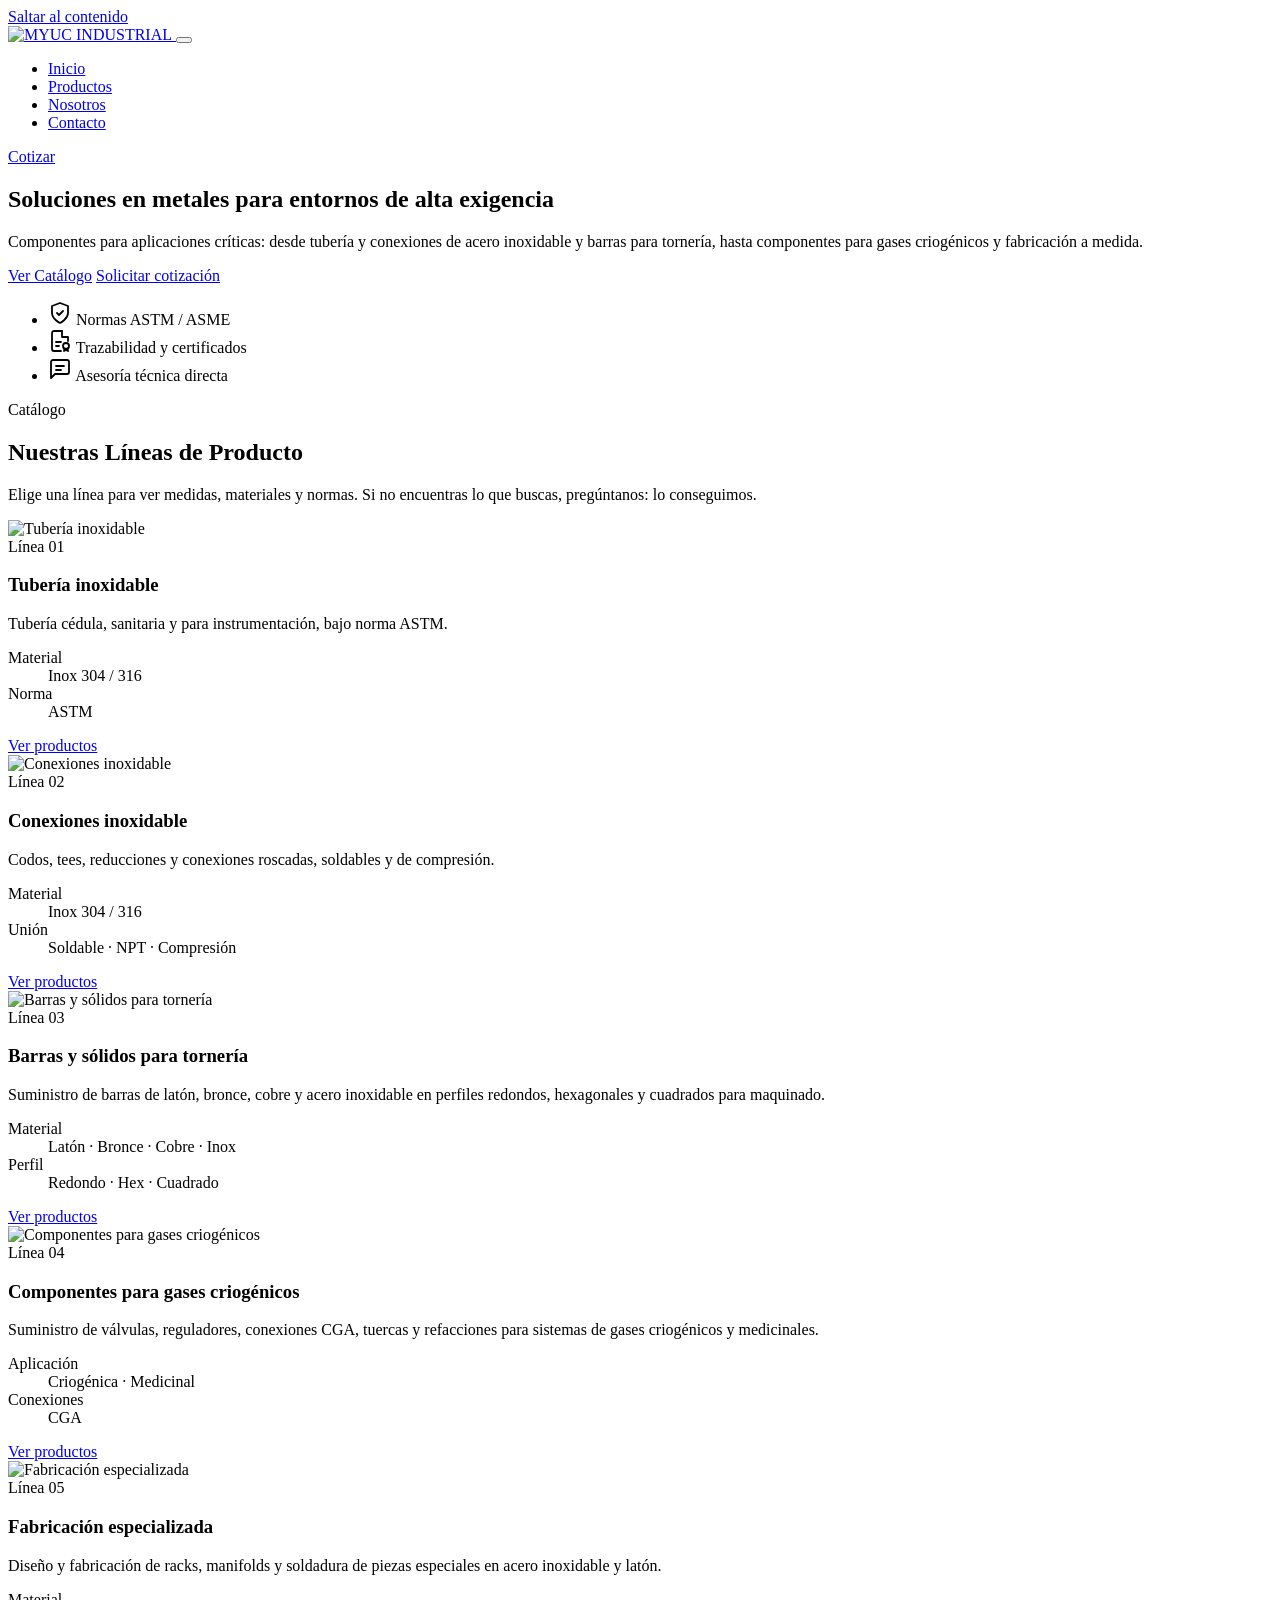
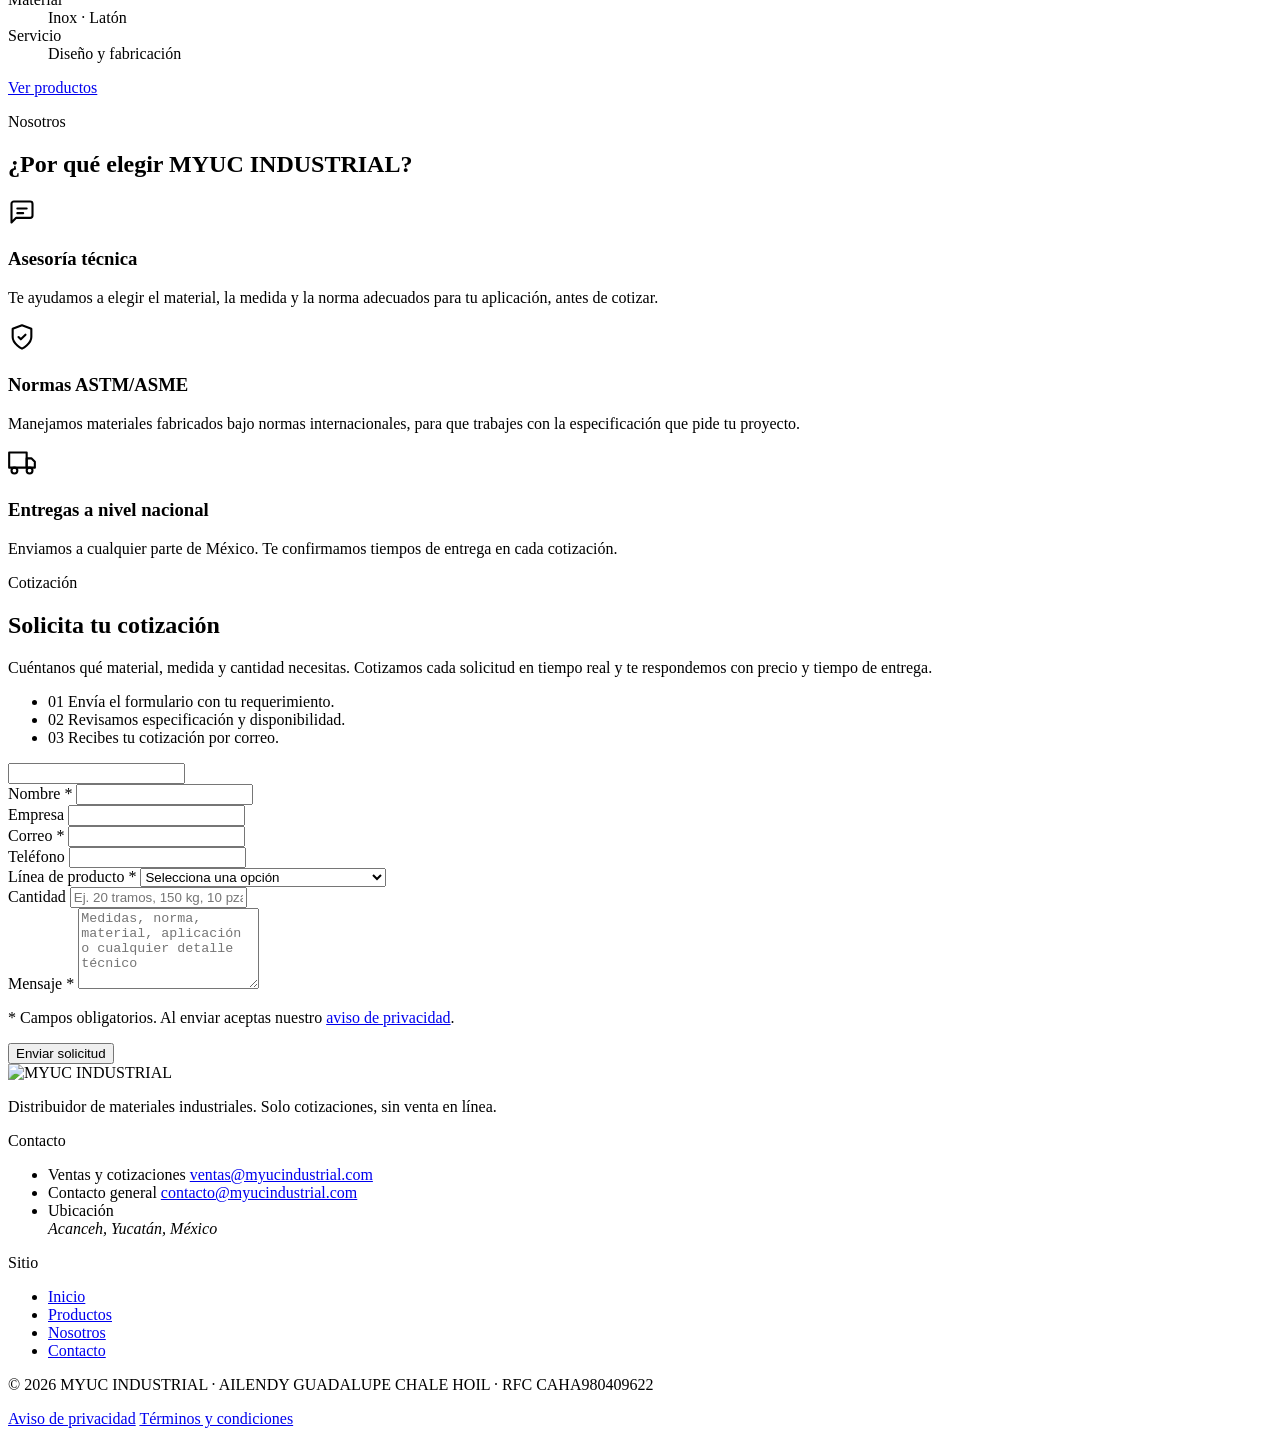
==== index.html @ 7755bacf "Subida inicial del sitio web MYUC Industrial" ====
<!DOCTYPE html>
<html lang="es-MX">
<head>
  <!-- ============================================================
       MYUC INDUSTRIAL · Página de Inicio
       Sitio catálogo: no hay venta en línea, todo termina en una
       solicitud de cotización.
       Estructura de archivos:
         index.html          → esta página
         css/styles.css      → estilos globales (todas las páginas)
         js/main.js          → menú móvil y detalles de interacción
         img/                → logos e imágenes
       ============================================================ -->
  <meta charset="UTF-8">
  <meta name="viewport" content="width=device-width, initial-scale=1">
  <title>MYUC INDUSTRIAL | Suministro industrial en acero inoxidable y gases</title>
  <meta name="description" content="MYUC INDUSTRIAL: soluciones en metales para entornos de alta exigencia. Tubería y conexiones de acero inoxidable, barras para tornería, componentes para gases criogénicos y fabricación especializada. Solicita tu cotización.">
  <meta name="theme-color" content="#1C1F22">

  <!-- SEO: URL canónica y Open Graph (lo que muestran WhatsApp, Facebook y LinkedIn al compartir) -->
  <link rel="canonical" href="https://myucindustrial.com/">
  <meta property="og:type" content="website">
  <meta property="og:locale" content="es_MX">
  <meta property="og:site_name" content="MYUC INDUSTRIAL">
  <meta property="og:url" content="https://myucindustrial.com/">
  <meta property="og:title" content="MYUC INDUSTRIAL | Suministro industrial en acero inoxidable y gases">
  <meta property="og:description" content="MYUC INDUSTRIAL: soluciones en metales para entornos de alta exigencia. Tubería y conexiones de acero inoxidable, barras para tornería, componentes para gases criogénicos y fabricación especializada. Solicita tu cotización.">
  <meta property="og:image" content="https://myucindustrial.com/img/og-myuc.png">
  <meta property="og:image:width" content="1200">
  <meta property="og:image:height" content="630">
  <meta property="og:image:alt" content="MYUC INDUSTRIAL · Suministro industrial en acero inoxidable y gases">
  <meta name="twitter:card" content="summary_large_image">

  <!-- Ícono de la pestaña (usa el logo mientras se crea un favicon propio) -->
  <link rel="icon" href="img/favicon.svg" type="image/svg+xml">

  <!-- Fuentes del manual de marca: Montserrat (títulos), Inter (texto), IBM Plex Mono (datos técnicos) -->
  <link rel="preconnect" href="https://fonts.googleapis.com">
  <link rel="preconnect" href="https://fonts.gstatic.com" crossorigin>
  <link href="https://fonts.googleapis.com/css2?family=IBM+Plex+Mono:wght@400;500&family=Inter:wght@400;500;600&family=Montserrat:wght@600;700&display=swap" rel="stylesheet">

  <!-- Estilos globales -->
  <link rel="stylesheet" href="css/styles.css">
</head>
<body>

  <!-- Enlace de accesibilidad: permite saltar el menú con el teclado -->
  <a class="skip-link" href="#contenido">Saltar al contenido</a>

  <!-- ============================================================
       HEADER FIJO (fondo Negro Carbón)
       Se repite igual en todas las páginas. En cada página nueva,
       mover la clase "is-active" y aria-current al enlace que toque.
       ============================================================ -->
  <header class="site-header">
    <div class="container header-inner">

      <!-- Logo a la izquierda: versión NEGATIVA (letras claras) para fondo oscuro -->
      <a class="brand" href="index.html" aria-label="MYUC INDUSTRIAL, ir al inicio">
        <img src="img/myuc-logo-negativo.svg" alt="MYUC INDUSTRIAL" width="123" height="52">
      </a>

      <!-- Botón hamburguesa: solo visible en celular -->
      <button class="nav-toggle" type="button" aria-expanded="false" aria-controls="menu-principal" aria-label="Abrir menú">
        <span class="nav-toggle-bar"></span>
        <span class="nav-toggle-bar"></span>
        <span class="nav-toggle-bar"></span>
      </button>

      <!-- Menú y botón "Cotizar" a la derecha -->
      <nav class="main-nav" id="menu-principal" aria-label="Menú principal">
        <ul class="nav-list">
          <li><a href="index.html" class="nav-link is-active" aria-current="page">Inicio</a></li>
          <!-- Por ahora "Productos" baja a la sección de líneas; después puede ir a productos.html -->
          <li><a href="#productos" class="nav-link">Productos</a></li>
          <li><a href="#nosotros" class="nav-link">Nosotros</a></li>
          <li><a href="#contacto" class="nav-link">Contacto</a></li>
        </ul>
        <!-- Botón principal de conversión: se cotiza cada solicitud en tiempo real -->
        <a href="#contacto" class="btn btn-primary nav-cta">Cotizar</a>
      </nav>

    </div>
  </header>

  <main id="contenido">

    <!-- ============================================================
         HERO (banner principal, fondo Negro Carbón)
         Enfoque: ingeniería, alta presión y aplicaciones críticas.
         Para agregar una foto de fondo, ver el comentario en
         css/styles.css → sección "HERO".
         ============================================================ -->
    <section class="hero" aria-labelledby="hero-titulo">
      <div class="container hero-inner">

        <!-- Título principal (H1): solo debe haber uno por página.
             La línea de cobre de 3px debajo se dibuja desde el CSS. -->
        <h1 id="hero-titulo" class="hero-title">
          Soluciones en metales para entornos de <span class="text-copper">alta exigencia</span>
        </h1>

        <!-- Subtítulo -->
        <p class="hero-lead">
          Componentes para aplicaciones críticas: desde tubería y conexiones de acero inoxidable
          y barras para tornería, hasta componentes para gases criogénicos y fabricación a medida.
        </p>

        <!-- Botones: Ver Catálogo (azul) y Solicitar cotización (transparente con borde blanco) -->
        <div class="hero-actions">
          <a href="#productos" class="btn btn-primary btn-lg">Ver Catálogo</a>
          <a href="#contacto" class="btn btn-outline-light btn-lg">Solicitar cotización</a>
        </div>

      </div>
    </section>

    <!-- ============================================================
         SELLOS DE CONFIANZA (franja gris oscura debajo del Hero)
         ============================================================ -->
    <section class="trust-bar" aria-label="Sellos de confianza">
      <ul class="container trust-list">
        <li class="trust-item">
          <!-- Ícono: escudo con palomita (normas) -->
          <svg class="trust-icon" viewBox="0 0 24 24" width="24" height="24" fill="none" stroke="currentColor" stroke-width="1.8" stroke-linecap="round" stroke-linejoin="round" aria-hidden="true">
            <path d="M12 22s8-4 8-10V5l-8-3-8 3v7c0 6 8 10 8 10z"/>
            <path d="m9 12 2 2 4-4"/>
          </svg>
          <span>Normas <span class="mono">ASTM / ASME</span></span>
        </li>
        <li class="trust-item">
          <!-- Ícono: documento con sello (certificados) -->
          <svg class="trust-icon" viewBox="0 0 24 24" width="24" height="24" fill="none" stroke="currentColor" stroke-width="1.8" stroke-linecap="round" stroke-linejoin="round" aria-hidden="true">
            <path d="M14 2H6a2 2 0 0 0-2 2v16a2 2 0 0 0 2 2h7"/>
            <path d="M14 2v6h6M20 8v4"/>
            <path d="M8 13h5M8 17h3"/>
            <circle cx="18" cy="17" r="3"/>
            <path d="m16.5 19.5-.5 2.5 2-1 2 1-.5-2.5"/>
          </svg>
          <span>Trazabilidad y certificados</span>
        </li>
        <li class="trust-item">
          <!-- Ícono: globo de diálogo (asesoría) -->
          <svg class="trust-icon" viewBox="0 0 24 24" width="24" height="24" fill="none" stroke="currentColor" stroke-width="1.8" stroke-linecap="round" stroke-linejoin="round" aria-hidden="true">
            <path d="M21 15a2 2 0 0 1-2 2H7l-4 4V5a2 2 0 0 1 2-2h14a2 2 0 0 1 2 2z"/>
            <path d="M8 9h8M8 13h5"/>
          </svg>
          <span>Asesoría técnica directa</span>
        </li>
      </ul>
    </section>

    <!-- ============================================================
         NUESTRAS LÍNEAS DE PRODUCTO (6 tarjetas)
         Tarjeta: fondo blanco, borde Gris Línea, título en Montserrat
         SemiBold y datos técnicos en IBM Plex Mono.
         Para agregar una línea nueva: copiar un <article class="product-card">
         completo y cambiar imagen, código, nombre, datos y enlace.
         ============================================================ -->
    <section class="section" id="productos" aria-labelledby="productos-titulo">
      <div class="container">

        <header class="section-header">
          <p class="eyebrow eyebrow-dark">Catálogo</p>
          <h2 id="productos-titulo" class="section-title">Nuestras Líneas de Producto</h2>
          <p class="section-lead">Elige una línea para ver medidas, materiales y normas. Si no encuentras lo que buscas, pregúntanos: lo conseguimos.</p>
        </header>

        <div class="product-grid">

          <!-- Tarjeta 1 · Tubería inoxidable → tuberia-inoxidable.html -->
          <article class="product-card">
            <div class="product-card-media">
              <img src="img/placeholder.svg" alt="Tubería inoxidable" width="640" height="400" loading="lazy">
            </div>
            <div class="product-card-body">
              <span class="product-code">Línea 01</span>
              <h3 class="product-card-title">Tubería inoxidable</h3>
              <p class="product-card-text">Tubería cédula, sanitaria y para instrumentación, bajo norma ASTM.</p>
              <!-- Datos técnicos (IBM Plex Mono) -->
              <dl class="product-specs">
                <div><dt>Material</dt><dd>Inox 304 / 316</dd></div>
                <div><dt>Norma</dt><dd>ASTM</dd></div>
              </dl>
              <a href="tuberia-inoxidable.html" class="btn btn-primary product-card-btn" aria-label="Ver productos: Tubería inoxidable">Ver productos</a>
            </div>
          </article>

          <!-- Tarjeta 2 · Conexiones inoxidable → conexiones-inoxidable.html -->
          <article class="product-card">
            <div class="product-card-media">
              <img src="img/placeholder.svg" alt="Conexiones inoxidable" width="640" height="400" loading="lazy">
            </div>
            <div class="product-card-body">
              <span class="product-code">Línea 02</span>
              <h3 class="product-card-title">Conexiones inoxidable</h3>
              <p class="product-card-text">Codos, tees, reducciones y conexiones roscadas, soldables y de compresión.</p>
              <!-- Datos técnicos (IBM Plex Mono) -->
              <dl class="product-specs">
                <div><dt>Material</dt><dd>Inox 304 / 316</dd></div>
                <div><dt>Unión</dt><dd>Soldable · NPT · Compresión</dd></div>
              </dl>
              <a href="conexiones-inoxidable.html" class="btn btn-primary product-card-btn" aria-label="Ver productos: Conexiones inoxidable">Ver productos</a>
            </div>
          </article>

          <!-- Tarjeta 3 · Barras y sólidos para tornería → torneria.html -->
          <article class="product-card">
            <div class="product-card-media">
              <img src="img/placeholder.svg" alt="Barras y sólidos para tornería" width="640" height="400" loading="lazy">
            </div>
            <div class="product-card-body">
              <span class="product-code">Línea 03</span>
              <h3 class="product-card-title">Barras y sólidos para tornería</h3>
              <p class="product-card-text">Suministro de barras de latón, bronce, cobre y acero inoxidable en perfiles redondos, hexagonales y cuadrados para maquinado.</p>
              <!-- Datos técnicos (IBM Plex Mono) -->
              <dl class="product-specs">
                <div><dt>Material</dt><dd>Latón · Bronce · Cobre · Inox</dd></div>
                <div><dt>Perfil</dt><dd>Redondo · Hex · Cuadrado</dd></div>
              </dl>
              <a href="torneria.html" class="btn btn-primary product-card-btn" aria-label="Ver productos: Barras y sólidos para tornería">Ver productos</a>
            </div>
          </article>

          <!-- Tarjeta 4 · Componentes para gases criogénicos → gases-criogenicos.html -->
          <article class="product-card">
            <div class="product-card-media">
              <img src="img/placeholder.svg" alt="Componentes para gases criogénicos" width="640" height="400" loading="lazy">
            </div>
            <div class="product-card-body">
              <span class="product-code">Línea 04</span>
              <h3 class="product-card-title">Componentes para gases criogénicos</h3>
              <p class="product-card-text">Suministro de válvulas, reguladores, conexiones CGA, tuercas y refacciones para sistemas de gases criogénicos y medicinales.</p>
              <!-- Datos técnicos (IBM Plex Mono) -->
              <dl class="product-specs">
                <div><dt>Aplicación</dt><dd>Criogénica · Medicinal</dd></div>
                <div><dt>Conexiones</dt><dd>CGA</dd></div>
              </dl>
              <a href="gases-criogenicos.html" class="btn btn-primary product-card-btn" aria-label="Ver productos: Componentes para gases criogénicos">Ver productos</a>
            </div>
          </article>

          <!-- Tarjeta 5 · Fabricación especializada → fabricacion.html -->
          <article class="product-card">
            <div class="product-card-media">
              <img src="img/placeholder.svg" alt="Fabricación especializada" width="640" height="400" loading="lazy">
            </div>
            <div class="product-card-body">
              <span class="product-code">Línea 05</span>
              <h3 class="product-card-title">Fabricación especializada</h3>
              <p class="product-card-text">Diseño y fabricación de racks, manifolds y soldadura de piezas especiales en acero inoxidable y latón.</p>
              <!-- Datos técnicos (IBM Plex Mono) -->
              <dl class="product-specs">
                <div><dt>Material</dt><dd>Inox · Latón</dd></div>
                <div><dt>Servicio</dt><dd>Diseño y fabricación</dd></div>
              </dl>
              <a href="fabricacion.html" class="btn btn-primary product-card-btn" aria-label="Ver productos: Fabricación especializada">Ver productos</a>
            </div>
          </article>

        </div>
      </div>
    </section>

    <!-- ============================================================
         ¿POR QUÉ ELEGIR MYUC INDUSTRIAL? (fondo Gris Niebla)
         El id="nosotros" lo usa el menú mientras no exista nosotros.html
         ============================================================ -->
    <section class="section section-alt" id="nosotros" aria-labelledby="porque-titulo">
      <div class="container">

        <header class="section-header">
          <p class="eyebrow eyebrow-dark">Nosotros</p>
          <h2 id="porque-titulo" class="section-title">¿Por qué elegir MYUC INDUSTRIAL?</h2>
        </header>

        <div class="features-grid">

          <!-- Beneficio 1 -->
          <article class="feature">
            <div class="feature-icon" aria-hidden="true">
              <!-- Ícono: persona con casco / asesoría -->
              <svg viewBox="0 0 24 24" width="28" height="28" fill="none" stroke="currentColor" stroke-width="1.8" stroke-linecap="round" stroke-linejoin="round">
                <path d="M21 15a2 2 0 0 1-2 2H7l-4 4V5a2 2 0 0 1 2-2h14a2 2 0 0 1 2 2z"/>
                <path d="M8 9h8M8 13h5"/>
              </svg>
            </div>
            <h3 class="feature-title">Asesoría técnica</h3>
            <p class="feature-text">Te ayudamos a elegir el material, la medida y la norma adecuados para tu aplicación, antes de cotizar.</p>
          </article>

          <!-- Beneficio 2 -->
          <article class="feature">
            <div class="feature-icon" aria-hidden="true">
              <!-- Ícono: escudo con palomita / normas -->
              <svg viewBox="0 0 24 24" width="28" height="28" fill="none" stroke="currentColor" stroke-width="1.8" stroke-linecap="round" stroke-linejoin="round">
                <path d="M12 22s8-4 8-10V5l-8-3-8 3v7c0 6 8 10 8 10z"/>
                <path d="m9 12 2 2 4-4"/>
              </svg>
            </div>
            <h3 class="feature-title">Normas <span class="mono">ASTM/ASME</span></h3>
            <p class="feature-text">Manejamos materiales fabricados bajo normas internacionales, para que trabajes con la especificación que pide tu proyecto.</p>
          </article>

          <!-- Beneficio 3 -->
          <article class="feature">
            <div class="feature-icon" aria-hidden="true">
              <!-- Ícono: camión / entregas -->
              <svg viewBox="0 0 24 24" width="28" height="28" fill="none" stroke="currentColor" stroke-width="1.8" stroke-linecap="round" stroke-linejoin="round">
                <path d="M1 3h15v13H1z"/>
                <path d="M16 8h4l3 3v5h-7z"/>
                <circle cx="5.5" cy="18.5" r="2.5"/>
                <circle cx="18.5" cy="18.5" r="2.5"/>
              </svg>
            </div>
            <h3 class="feature-title">Entregas a nivel nacional</h3>
            <p class="feature-text">Enviamos a cualquier parte de México. Te confirmamos tiempos de entrega en cada cotización.</p>
          </article>

        </div>
      </div>
    </section>

    <!-- ============================================================
         FORMULARIO DE COTIZACIÓN / CONTACTO (antes del footer)
         Se envía con Formspree (no necesita servidor propio).
         Endpoint de Formspree de MYUC INDUSTRIAL (mnpjellz).
         Las solicitudes llegan al correo registrado en Formspree.
         ============================================================ -->
    <section class="section section-alt contact-section" id="contacto" aria-labelledby="contacto-titulo">
      <div class="container contact-grid">

        <!-- Columna izquierda: explicación -->
        <div class="contact-intro">
          <p class="eyebrow">Cotización</p>
          <h2 id="contacto-titulo" class="section-title">Solicita tu cotización</h2>
          <p class="section-lead">Cuéntanos qué material, medida y cantidad necesitas. Cotizamos cada solicitud en tiempo real y te respondemos con precio y tiempo de entrega.</p>
          <ul class="contact-steps">
            <li><span class="mono">01</span> Envía el formulario con tu requerimiento.</li>
            <li><span class="mono">02</span> Revisamos especificación y disponibilidad.</li>
            <li><span class="mono">03</span> Recibes tu cotización por correo.</li>
          </ul>
        </div>

        <!-- Columna derecha: formulario -->
        <form class="quote-form" action="https://formspree.io/f/mnpjellz" method="POST">
          <!-- Asunto del correo que llega a la bandeja (lo usa Formspree) -->
          <input type="hidden" name="_subject" value="Nueva solicitud de cotización · MYUC INDUSTRIAL">
          <!-- Página a la que Formspree regresa al usuario tras enviar (main.js pone la URL completa) -->
          <input type="hidden" name="_next" value="gracias.html">
          <!-- Honeypot anti-spam: campo oculto que los humanos no llenan; Formspree descarta el envío si trae texto -->
          <input type="text" name="_gotcha" class="hp-field" tabindex="-1" autocomplete="off" aria-hidden="true">

          <div class="form-grid">
            <div class="form-field">
              <label for="f-nombre">Nombre <span class="req" aria-hidden="true">*</span></label>
              <input type="text" id="f-nombre" name="nombre" autocomplete="name" required>
            </div>

            <div class="form-field">
              <label for="f-empresa">Empresa</label>
              <input type="text" id="f-empresa" name="empresa" autocomplete="organization">
            </div>

            <div class="form-field">
              <label for="f-correo">Correo <span class="req" aria-hidden="true">*</span></label>
              <input type="email" id="f-correo" name="email" autocomplete="email" required>
            </div>

            <div class="form-field">
              <label for="f-telefono">Teléfono</label>
              <input type="tel" id="f-telefono" name="telefono" autocomplete="tel">
            </div>

            <!-- Menú con las 6 líneas de producto -->
            <div class="form-field">
              <label for="f-linea">Línea de producto <span class="req" aria-hidden="true">*</span></label>
              <select id="f-linea" name="linea_producto" required>
                <option value="" disabled selected>Selecciona una opción</option>
                <option>Tubería inoxidable</option>
                <option>Conexiones inoxidable</option>
                <option>Barras y sólidos para tornería</option>
                <option>Componentes para gases criogénicos</option>
                <option>Fabricación especializada</option>
              </select>
            </div>

            <div class="form-field">
              <label for="f-cantidad">Cantidad</label>
              <input type="text" id="f-cantidad" name="cantidad" placeholder="Ej. 20 tramos, 150 kg, 10 pzas">
            </div>

            <div class="form-field form-field-full">
              <label for="f-mensaje">Mensaje <span class="req" aria-hidden="true">*</span></label>
              <textarea id="f-mensaje" name="mensaje" rows="5" placeholder="Medidas, norma, material, aplicación o cualquier detalle técnico" required></textarea>
            </div>
          </div>

          <div class="form-footer">
            <p class="form-note"><span class="req">*</span> Campos obligatorios. Al enviar aceptas nuestro <a href="aviso-privacidad.html">aviso de privacidad</a>.</p>
            <button type="submit" class="btn btn-primary btn-lg">Enviar solicitud</button>
          </div>
        </form>

      </div>
    </section>

  </main>

  <!-- ============================================================
       FOOTER (fondo Negro Carbón, logo en versión negativa)
       Datos reales del titular (persona física) y páginas legales.
       ============================================================ -->
  <footer class="site-footer">
    <div class="container footer-grid">

      <!-- Columna 1: marca -->
      <div class="footer-brand">
        <img src="img/myuc-logo-negativo.svg" alt="MYUC INDUSTRIAL" width="160" height="68" loading="lazy">
        <p>Distribuidor de materiales industriales. Solo cotizaciones, sin venta en línea.</p>
      </div>

      <!-- Columna 2: contacto -->
      <div>
        <p class="footer-title">Contacto</p>
        <ul class="footer-list">
          <li>
            <span class="footer-label">Ventas y cotizaciones</span>
            <a href="mailto:ventas@myucindustrial.com">ventas@myucindustrial.com</a>
          </li>
          <li>
            <span class="footer-label">Contacto general</span>
            <a href="mailto:contacto@myucindustrial.com">contacto@myucindustrial.com</a>
          </li>
          <li>
            <span class="footer-label">Ubicación</span>
            <address>Acanceh, Yucatán, México</address>
          </li>
        </ul>
      </div>

      <!-- Columna 3: navegación -->
      <div>
        <p class="footer-title">Sitio</p>
        <ul class="footer-list footer-links">
          <li><a href="index.html">Inicio</a></li>
          <li><a href="#productos">Productos</a></li>
          <li><a href="#nosotros">Nosotros</a></li>
          <li><a href="#contacto">Contacto</a></li>
        </ul>
      </div>

    </div>

    <!-- Barra inferior: titular, RFC y páginas legales -->
    <div class="footer-bottom">
      <div class="container footer-bottom-inner">
        <p>&copy; <span id="anio-actual">2026</span> MYUC INDUSTRIAL · AILENDY GUADALUPE CHALE HOIL · RFC CAHA980409622</p>
        <nav class="footer-legal" aria-label="Información legal">
          <a href="aviso-privacidad.html">Aviso de privacidad</a>
          <a href="terminos-condiciones.html">Términos y condiciones</a>
        </nav>
      </div>
    </div>
  </footer>

  <!-- JavaScript del sitio (al final para no frenar la carga) -->
  <script src="js/main.js"></script>
</body>
</html>
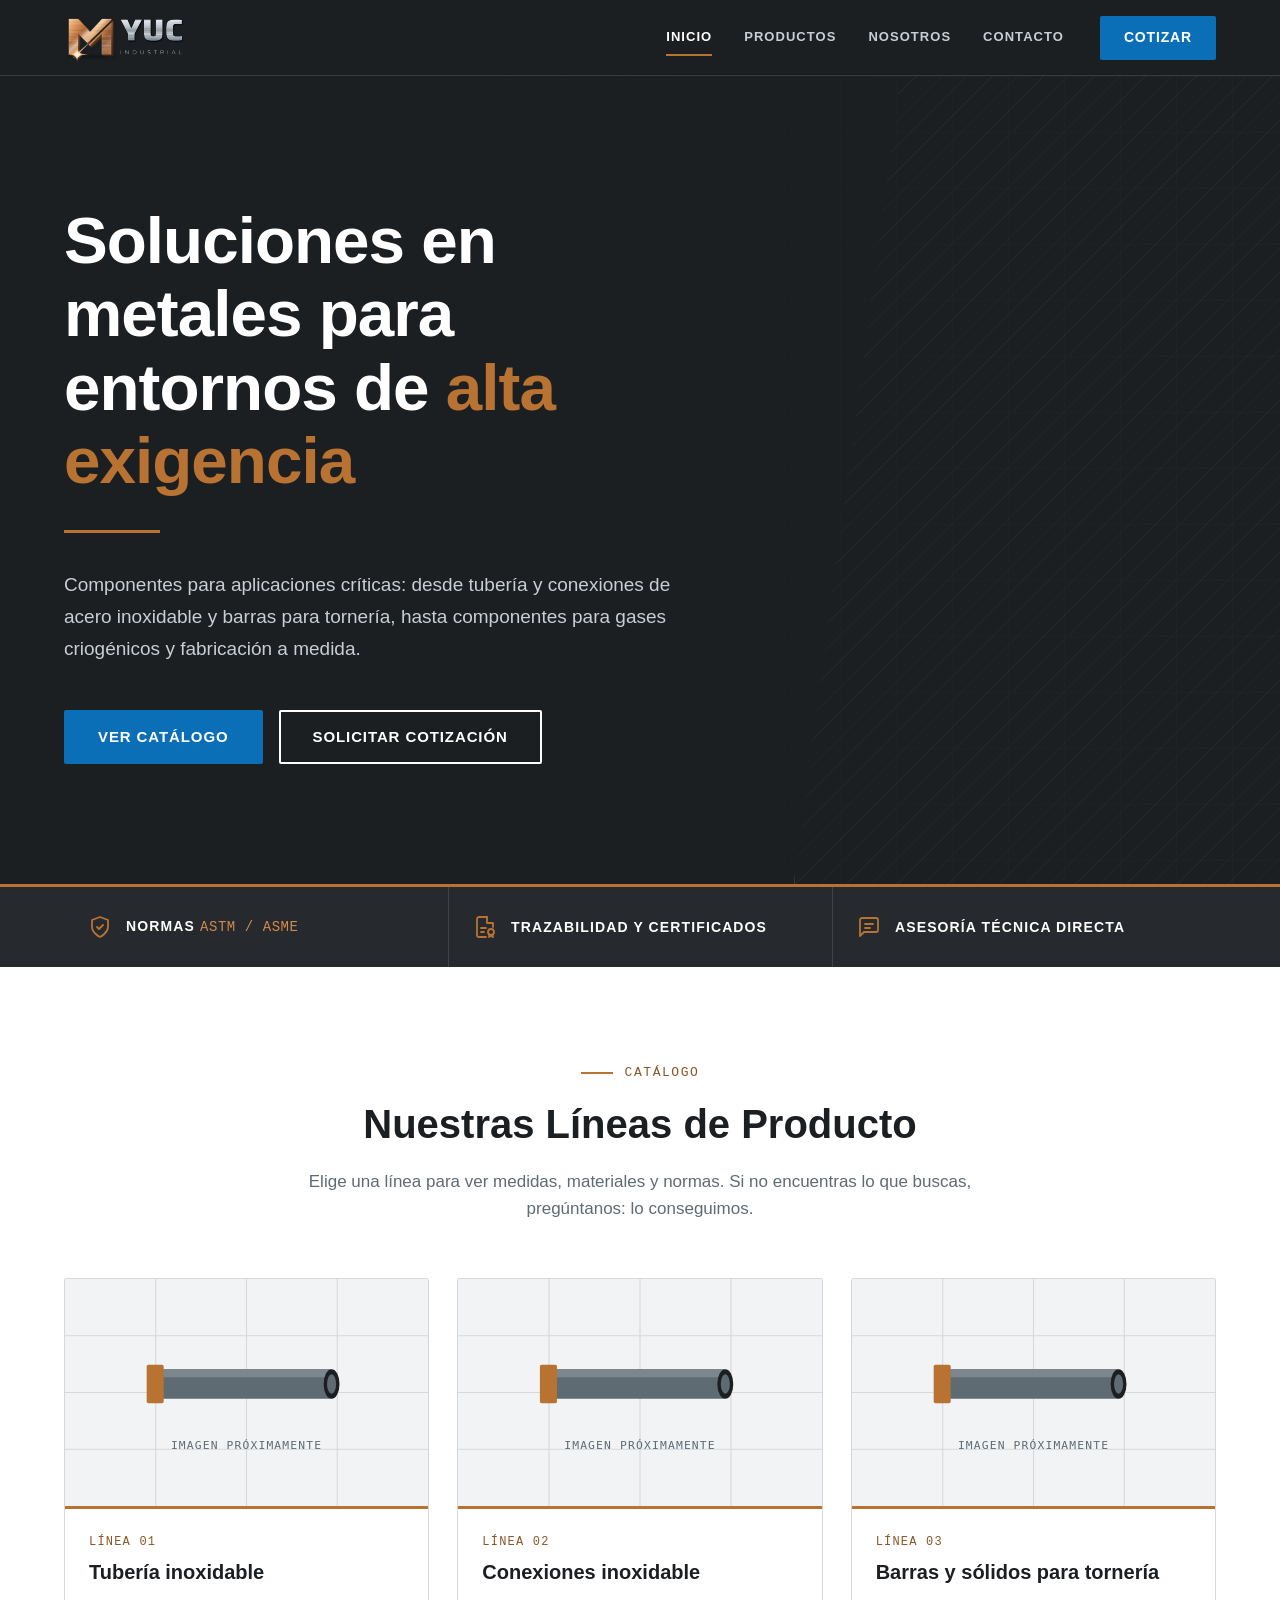
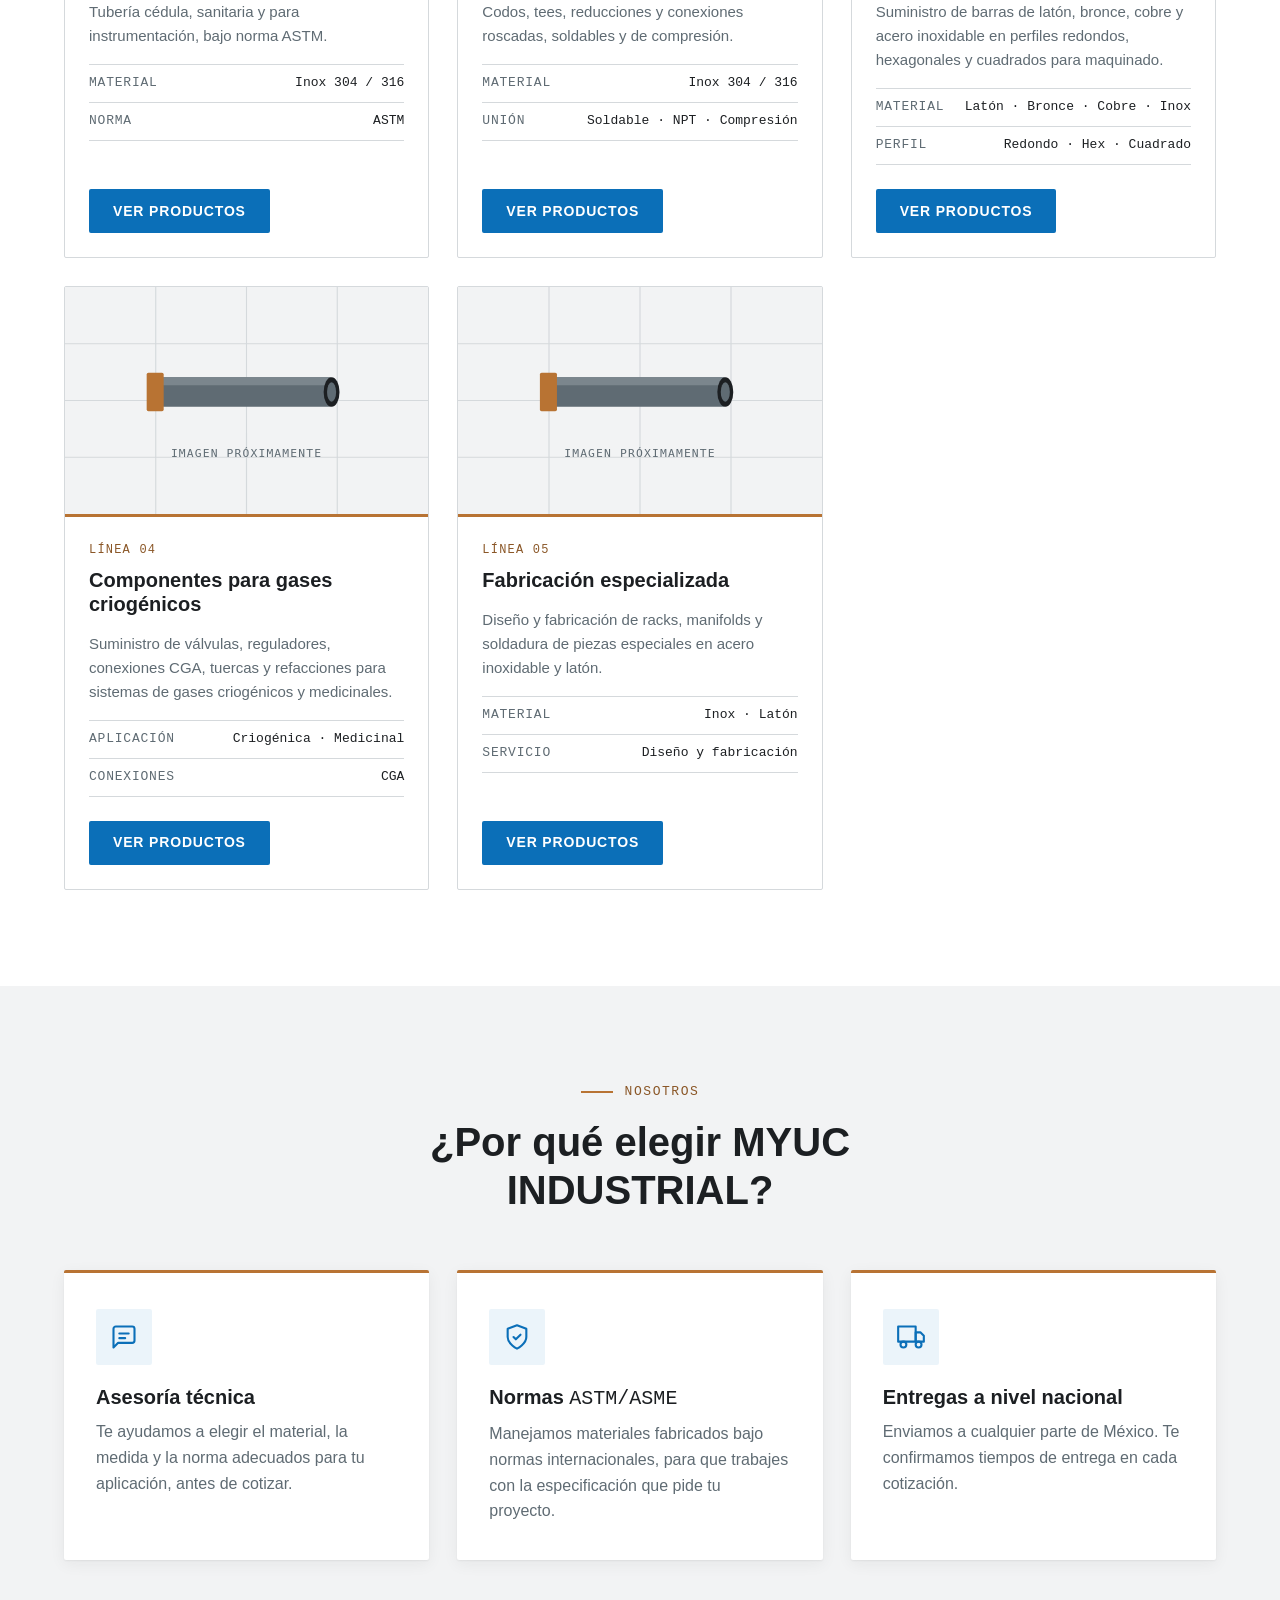
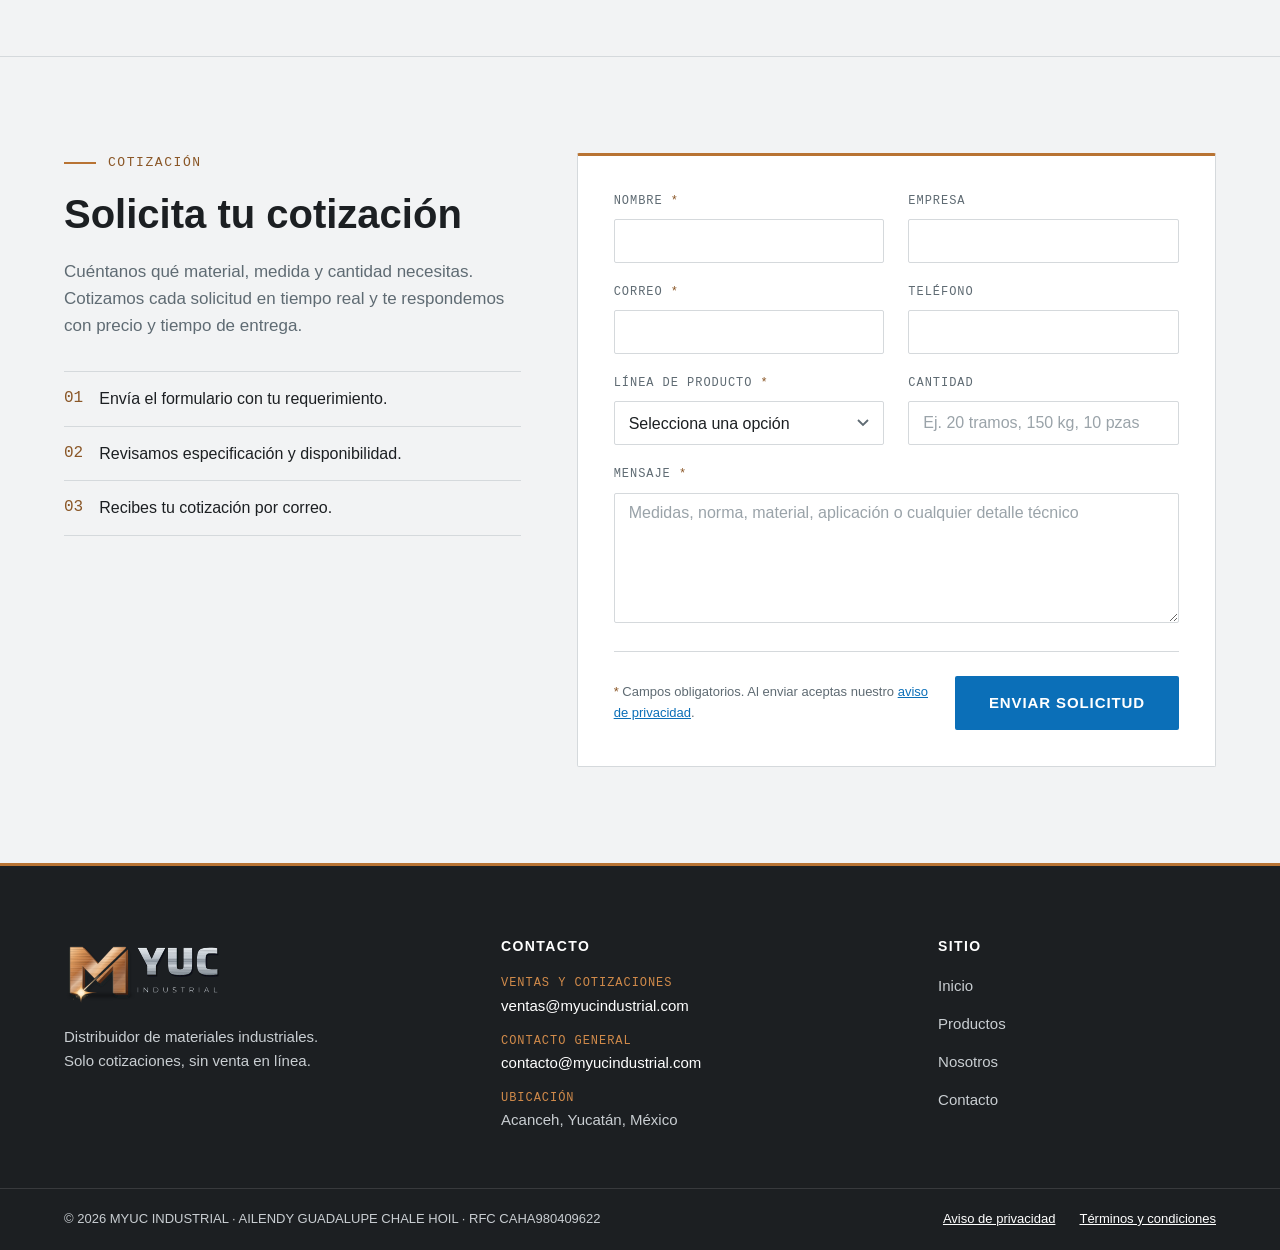
==== commit 9e739a59: "SEO: títulos y descripciones únicos por línea de producto El título del inicio engloba tubería, válv" ====
--- a/index.html
+++ b/index.html
@@ -13,8 +13,8 @@
        ============================================================ -->
   <meta charset="UTF-8">
   <meta name="viewport" content="width=device-width, initial-scale=1">
-  <title>MYUC INDUSTRIAL | Suministro industrial en acero inoxidable y gases</title>
-  <meta name="description" content="MYUC INDUSTRIAL: soluciones en metales para entornos de alta exigencia. Tubería y conexiones de acero inoxidable, barras para tornería, componentes para gases criogénicos y fabricación especializada. Solicita tu cotización.">
+  <title>MYUC INDUSTRIAL | Tubería, Válvulas y Fabricación Especializada</title>
+  <meta name="description" content="Tubería de acero inoxidable, latón para tornería, válvulas para gases criogénicos y fabricación de racks y manifolds a medida. Cotiza hoy con MYUC INDUSTRIAL.">
   <meta name="theme-color" content="#1C1F22">
 
   <!-- SEO: URL canónica y Open Graph (lo que muestran WhatsApp, Facebook y LinkedIn al compartir) -->
@@ -23,8 +23,8 @@
   <meta property="og:locale" content="es_MX">
   <meta property="og:site_name" content="MYUC INDUSTRIAL">
   <meta property="og:url" content="https://myucindustrial.com/">
-  <meta property="og:title" content="MYUC INDUSTRIAL | Suministro industrial en acero inoxidable y gases">
-  <meta property="og:description" content="MYUC INDUSTRIAL: soluciones en metales para entornos de alta exigencia. Tubería y conexiones de acero inoxidable, barras para tornería, componentes para gases criogénicos y fabricación especializada. Solicita tu cotización.">
+  <meta property="og:title" content="MYUC INDUSTRIAL | Tubería, Válvulas y Fabricación Especializada">
+  <meta property="og:description" content="Tubería de acero inoxidable, latón para tornería, válvulas para gases criogénicos y fabricación de racks y manifolds a medida. Cotiza hoy con MYUC INDUSTRIAL.">
   <meta property="og:image" content="https://myucindustrial.com/img/og-myuc.png">
   <meta property="og:image:width" content="1200">
   <meta property="og:image:height" content="630">
--- a/css/styles.css
+++ b/css/styles.css
@@ -0,0 +1,1489 @@
+/* ==================================================================
+   MYUC INDUSTRIAL · Estilos globales
+   Un solo archivo para todo el sitio. Las páginas nuevas (Válvulas,
+   Contacto, etc.) reutilizan estas mismas clases.
+
+   Las fuentes se cargan desde Google Fonts en el <head> de cada página:
+   Montserrat (títulos), Inter (texto), IBM Plex Mono (datos técnicos).
+
+   Índice
+   1. Variables de marca (colores, fuentes, medidas)
+   2. Base y reinicio
+   3. Utilidades (contenedor, textos, accesibilidad)
+   4. Botones
+   5. Header fijo (oscuro) y menú
+   6. Hero (oscuro)
+   7. Franja de sellos de confianza
+   8. Secciones genéricas
+   9. Tarjetas de producto
+   10. Beneficios (¿Por qué elegir…?)
+   11. Franja de cotización
+   11b. Formulario de cotización
+   12. Footer
+   13. Responsivo (tableta y celular)
+   14. Páginas de categoría (tuberia-inoxidable.html y siguientes)
+   15. Aviso de privacidad (texto legal)
+   ================================================================== */
+
+
+/* ------------------------------------------------------------------
+   1. VARIABLES DE MARCA (colores exactos del manual de identidad)
+   Cambiar un color aquí lo cambia en todo el sitio.
+   ------------------------------------------------------------------ */
+:root {
+  /* Colores principales */
+  --cobre: #B87333;          /* Cobre Metálico: detalles, líneas, acentos */
+  --gris-acero: #5F6B73;     /* Gris Acero: texto secundario */
+  --blanco: #FFFFFF;         /* Blanco */
+  --negro-carbon: #1C1F22;   /* Negro Carbón: header, hero y footer */
+  --azul: #0B6FB8;           /* Azul Criogénico: botones y enlaces */
+
+  /* Colores de apoyo */
+  --cobre-oscuro: #8A5626;   /* Cobre Oscuro: cobre legible sobre fondo claro */
+  --cobre-claro: #D08A4A;    /* Cobre Claro: cobre legible en texto pequeño sobre fondo oscuro */
+  --gris-niebla: #F2F3F4;    /* Gris Niebla: fondos de sección alternos */
+  --gris-linea: #D5D9DC;     /* Gris Línea: bordes y divisores */
+  --rojo-alerta: #C62828;    /* Rojo Alerta: errores de formulario (futuro) */
+
+  /* Derivados para la parte oscura (no son colores nuevos de marca,
+     son variaciones del Negro Carbón y del Azul para estados y capas) */
+  --carbon-2: #262A2E;       /* Gris muy oscuro: franja de sellos */
+  --linea-oscura: rgba(255, 255, 255, .12); /* Divisores sobre fondo oscuro */
+  --gris-claro: #C9CED2;     /* Texto secundario sobre fondo oscuro */
+  --azul-hover: #095C99;     /* Azul un poco más oscuro para hover */
+
+  /* Tipografías */
+  --font-titulos: "Montserrat", "Segoe UI", Arial, sans-serif;
+  --font-texto: "Inter", "Segoe UI", Arial, sans-serif;
+  --font-mono: "IBM Plex Mono", Consolas, "Courier New", monospace;
+
+  /* Medidas */
+  --radio: 2px;              /* Esquinas casi rectas (estilo industrial) */
+  --alto-boton: 44px;        /* Alto mínimo de botón (táctil), según manual */
+  --alto-header: 76px;
+  --ancho-max: 1200px;
+  --sombra: 0 1px 2px rgba(28, 31, 34, .06), 0 4px 16px rgba(28, 31, 34, .06);
+  --sombra-hover: 0 2px 4px rgba(28, 31, 34, .08), 0 12px 28px rgba(28, 31, 34, .12);
+}
+
+
+/* ------------------------------------------------------------------
+   2. BASE Y REINICIO
+   ------------------------------------------------------------------ */
+*,
+*::before,
+*::after {
+  box-sizing: border-box;
+}
+
+html {
+  /* Desplazamiento suave al usar los enlaces del menú (#productos, etc.)
+     y espacio para que el header fijo no tape los títulos */
+  scroll-behavior: smooth;
+  scroll-padding-top: var(--alto-header);
+}
+
+body {
+  margin: 0;
+  font-family: var(--font-texto);
+  font-size: 1rem;
+  line-height: 1.6;
+  color: var(--negro-carbon);
+  background: var(--blanco);
+  -webkit-font-smoothing: antialiased;
+}
+
+h1, h2, h3, h4 {
+  font-family: var(--font-titulos);
+  line-height: 1.2;
+  margin: 0 0 .5em;
+  color: inherit;
+}
+
+p {
+  margin: 0 0 1em;
+}
+
+img {
+  max-width: 100%;
+  height: auto;
+  display: block;
+}
+
+a {
+  color: var(--azul);
+}
+
+ul,
+dl,
+dd {
+  margin: 0;
+  padding: 0;
+  list-style: none;
+}
+
+address {
+  font-style: normal;
+}
+
+/* Contorno visible al navegar con teclado */
+:focus-visible {
+  outline: 3px solid var(--azul);
+  outline-offset: 2px;
+}
+
+/* Respeta a quien prefiere menos animaciones */
+@media (prefers-reduced-motion: reduce) {
+  html { scroll-behavior: auto; }
+  *, *::before, *::after { transition: none !important; }
+}
+
+
+/* ------------------------------------------------------------------
+   3. UTILIDADES
+   ------------------------------------------------------------------ */
+.container {
+  width: 100%;
+  max-width: var(--ancho-max);
+  margin: 0 auto;
+  padding: 0 24px;
+}
+
+/* Texto en IBM Plex Mono para normas, códigos y medidas */
+.mono {
+  font-family: var(--font-mono);
+  font-weight: 500;
+}
+
+.text-copper {
+  color: var(--cobre);
+}
+
+/* Etiqueta pequeña sobre los títulos de sección */
+.eyebrow {
+  font-family: var(--font-mono);
+  font-size: .8125rem;
+  font-weight: 500;
+  letter-spacing: .12em;
+  text-transform: uppercase;
+  color: var(--cobre-oscuro);
+  margin-bottom: 1rem;
+  display: flex;
+  align-items: center;
+  gap: .75rem;
+}
+
+/* Línea de cobre antes de la etiqueta (detalle de marca) */
+.eyebrow::before {
+  content: "";
+  width: 32px;
+  height: 2px;
+  background: var(--cobre);
+}
+
+/* Sobre fondo claro se usa el cobre oscuro para que se lea bien */
+.eyebrow-dark {
+  color: var(--cobre-oscuro);
+  justify-content: center;
+}
+
+/* Enlace para saltar al contenido (aparece solo con teclado) */
+.skip-link {
+  position: absolute;
+  left: 16px;
+  top: -100px;
+  z-index: 200;
+  background: var(--azul);
+  color: var(--blanco);
+  padding: 10px 16px;
+  border-radius: var(--radio);
+}
+
+.skip-link:focus {
+  top: 16px;
+}
+
+
+/* ------------------------------------------------------------------
+   4. BOTONES
+   Uso: <a class="btn btn-primary">…</a>
+   Rectangulares, esquinas casi rectas, alto mínimo 44px.
+   ------------------------------------------------------------------ */
+.btn {
+  display: inline-flex;
+  align-items: center;
+  justify-content: center;
+  gap: .5rem;
+  min-height: var(--alto-boton);
+  padding: 0 22px;
+  border: 2px solid transparent;
+  border-radius: var(--radio);
+  font-family: var(--font-titulos);
+  font-weight: 700;
+  font-size: .875rem;
+  letter-spacing: .06em;
+  text-transform: uppercase;
+  text-decoration: none;
+  cursor: pointer;
+  transition: background-color .2s, border-color .2s, color .2s, transform .2s;
+}
+
+.btn:active {
+  transform: translateY(1px);
+}
+
+/* Botón principal: Azul Criogénico con texto blanco */
+.btn-primary {
+  background: var(--azul);
+  border-color: var(--azul);
+  color: var(--blanco);
+}
+
+.btn-primary:hover {
+  background: var(--azul-hover);
+  border-color: var(--azul-hover);
+}
+
+/* Botón secundario para fondos oscuros: transparente con borde blanco */
+.btn-outline-light {
+  background: transparent;
+  border-color: var(--blanco);
+  color: var(--blanco);
+}
+
+.btn-outline-light:hover {
+  background: var(--blanco);
+  color: var(--negro-carbon);
+}
+
+/* Botón grande (hero y franja de cotización) */
+.btn-lg {
+  min-height: 54px;
+  padding: 0 32px;
+  font-size: .9375rem;
+}
+
+
+/* ------------------------------------------------------------------
+   5. HEADER FIJO (fondo Negro Carbón)
+   Logo negativo a la izquierda; menú y "Cotizar" a la derecha.
+   ------------------------------------------------------------------ */
+.site-header {
+  position: fixed;
+  top: 0;
+  left: 0;
+  right: 0;
+  z-index: 100;
+  height: var(--alto-header);
+  background: var(--negro-carbon);
+  border-bottom: 1px solid var(--linea-oscura);
+  transition: box-shadow .2s;
+}
+
+/* Sombra que agrega js/main.js al bajar en la página */
+.site-header.is-scrolled {
+  box-shadow: 0 6px 20px rgba(0, 0, 0, .35);
+}
+
+.header-inner {
+  height: 100%;
+  display: flex;
+  align-items: center;
+  justify-content: space-between;
+  gap: 24px;
+}
+
+.brand img {
+  height: 52px;
+  width: auto;
+}
+
+.main-nav {
+  display: flex;
+  align-items: center;
+  gap: 36px;
+}
+
+.nav-list {
+  display: flex;
+  gap: 32px;
+}
+
+.nav-link {
+  position: relative;
+  display: inline-block;
+  padding: 8px 0;
+  font-family: var(--font-titulos);
+  font-weight: 600;
+  font-size: .8125rem;
+  letter-spacing: .08em;
+  text-transform: uppercase;
+  color: var(--gris-claro);
+  text-decoration: none;
+  transition: color .2s;
+}
+
+.nav-link:hover,
+.nav-link.is-active {
+  color: var(--blanco);
+}
+
+/* Subrayado de cobre en hover y en la página activa */
+.nav-link::after {
+  content: "";
+  position: absolute;
+  left: 0;
+  right: 0;
+  bottom: 0;
+  height: 2px;
+  background: var(--cobre);
+  transform: scaleX(0);
+  transform-origin: left;
+  transition: transform .2s;
+}
+
+.nav-link:hover::after,
+.nav-link.is-active::after {
+  transform: scaleX(1);
+}
+
+/* Botón hamburguesa (oculto en escritorio) */
+.nav-toggle {
+  display: none;
+  width: 44px;
+  height: 44px;
+  padding: 10px;
+  background: none;
+  border: 1px solid var(--linea-oscura);
+  border-radius: var(--radio);
+  cursor: pointer;
+  flex-direction: column;
+  justify-content: center;
+  gap: 5px;
+}
+
+.nav-toggle-bar {
+  display: block;
+  height: 2px;
+  background: var(--blanco);
+  transition: transform .2s, opacity .2s;
+}
+
+/* Las 3 rayas se convierten en una X cuando el menú está abierto */
+.nav-toggle[aria-expanded="true"] .nav-toggle-bar:nth-child(1) { transform: translateY(7px) rotate(45deg); }
+.nav-toggle[aria-expanded="true"] .nav-toggle-bar:nth-child(2) { opacity: 0; }
+.nav-toggle[aria-expanded="true"] .nav-toggle-bar:nth-child(3) { transform: translateY(-7px) rotate(-45deg); }
+
+
+/* ------------------------------------------------------------------
+   6. HERO (fondo Negro Carbón, texto blanco y gris claro)
+   ------------------------------------------------------------------ */
+.hero {
+  position: relative;
+  overflow: hidden;
+  margin-top: var(--alto-header);  /* Compensa el header fijo */
+  padding: 128px 0 120px;
+  color: var(--blanco);
+  background-color: var(--negro-carbon);
+  /* Fondo: viñeta oscura + cuadrícula técnica muy tenue (tipo plano de ingeniería).
+     PARA USAR UNA FOTO: agregar al final de la lista
+     url("../img/hero.jpg") center / cover
+     y dejar la primera capa (degradado) para que el texto se siga leyendo. */
+  background-image:
+    linear-gradient(90deg, rgba(28, 31, 34, 1) 30%, rgba(28, 31, 34, .6) 100%),
+    linear-gradient(rgba(255, 255, 255, .04) 1px, transparent 1px),
+    linear-gradient(90deg, rgba(255, 255, 255, .04) 1px, transparent 1px);
+  background-size: auto, 56px 56px, 56px 56px;
+}
+
+/* Detalle técnico: bloque diagonal de líneas a la derecha (solo escritorio) */
+.hero::before {
+  content: "";
+  position: absolute;
+  top: 0;
+  right: 0;
+  bottom: 0;
+  width: 38%;
+  background: repeating-linear-gradient(
+    -45deg,
+    rgba(184, 115, 51, .07) 0 1px,
+    transparent 1px 18px
+  );
+  border-left: 1px solid rgba(184, 115, 51, .25);
+  clip-path: polygon(22% 0, 100% 0, 100% 100%, 0 100%);
+  pointer-events: none;
+}
+
+.hero-inner {
+  position: relative;  /* Queda por encima del detalle diagonal */
+}
+
+/* Título principal: Montserrat Bold, blanco, grande */
+.hero-title {
+  max-width: 17ch;
+  margin-bottom: 36px;
+  font-family: var(--font-titulos);
+  font-weight: 700;
+  font-size: clamp(2.25rem, 4.5vw + .5rem, 4.25rem);
+  line-height: 1.12;
+  letter-spacing: -.015em;
+  color: var(--blanco);
+}
+
+/* Línea de cobre de 3px justo debajo del título */
+.hero-title::after {
+  content: "";
+  display: block;
+  width: 96px;
+  height: 3px;
+  margin-top: 32px;
+  background: var(--cobre);
+}
+
+/* Subtítulo en gris claro */
+.hero-lead {
+  max-width: 58ch;
+  margin-bottom: 44px;
+  font-size: 1.1875rem;
+  line-height: 1.7;
+  color: var(--gris-claro);
+}
+
+.hero-actions {
+  display: flex;
+  flex-wrap: wrap;
+  gap: 16px;
+}
+
+
+/* ------------------------------------------------------------------
+   7. FRANJA DE SELLOS DE CONFIANZA (gris oscuro, texto blanco)
+   ------------------------------------------------------------------ */
+.trust-bar {
+  background: var(--carbon-2);
+  border-top: 3px solid var(--cobre);
+  color: var(--blanco);
+}
+
+.trust-list {
+  display: grid;
+  grid-template-columns: repeat(3, 1fr);
+}
+
+.trust-item {
+  display: flex;
+  align-items: center;
+  gap: 14px;
+  padding: 28px 24px;
+  font-family: var(--font-titulos);
+  font-size: .875rem;
+  font-weight: 600;
+  letter-spacing: .08em;
+  text-transform: uppercase;
+}
+
+/* Divisor vertical entre sellos */
+.trust-item + .trust-item {
+  border-left: 1px solid var(--linea-oscura);
+}
+
+/* Ícono en cobre */
+.trust-icon {
+  flex-shrink: 0;
+  color: var(--cobre);
+}
+
+.trust-item .mono {
+  color: var(--cobre-claro);
+  letter-spacing: .04em;
+}
+
+
+/* ------------------------------------------------------------------
+   8. SECCIONES GENÉRICAS
+   ------------------------------------------------------------------ */
+.section {
+  padding: 96px 0;
+}
+
+/* Sección con fondo Gris Niebla */
+.section-alt {
+  background: var(--gris-niebla);
+}
+
+.section-header {
+  max-width: 680px;
+  margin: 0 auto 56px;
+  text-align: center;
+}
+
+.section-title {
+  font-size: clamp(1.75rem, 2.5vw + .75rem, 2.5rem);
+  font-weight: 700;
+}
+
+.section-lead {
+  color: var(--gris-acero);
+  font-size: 1.0625rem;
+  margin: 0;
+}
+
+
+/* ------------------------------------------------------------------
+   9. TARJETAS DE PRODUCTO
+   Fondo blanco, borde Gris Línea, título Montserrat SemiBold,
+   datos técnicos en IBM Plex Mono.
+   3 columnas en escritorio, 2 en tableta, 1 en celular.
+   ------------------------------------------------------------------ */
+.product-grid {
+  display: grid;
+  grid-template-columns: repeat(3, 1fr);
+  gap: 28px;
+}
+
+.product-card {
+  display: flex;
+  flex-direction: column;
+  background: var(--blanco);
+  border: 1px solid var(--gris-linea);
+  border-radius: var(--radio);
+  overflow: hidden;
+  transition: box-shadow .2s, transform .2s, border-color .2s;
+}
+
+.product-card:hover {
+  box-shadow: var(--sombra-hover);
+  transform: translateY(-3px);
+  border-color: var(--cobre);
+}
+
+/* Imagen con proporción fija 16:10 para que todas midan igual */
+.product-card-media {
+  aspect-ratio: 16 / 10;
+  background: var(--gris-niebla);
+  border-bottom: 3px solid var(--cobre);
+}
+
+.product-card-media img {
+  width: 100%;
+  height: 100%;
+  object-fit: cover;
+}
+
+.product-card-body {
+  flex: 1;
+  display: flex;
+  flex-direction: column;
+  padding: 24px;
+}
+
+/* Código de línea en IBM Plex Mono */
+.product-code {
+  font-family: var(--font-mono);
+  font-size: .75rem;
+  letter-spacing: .1em;
+  text-transform: uppercase;
+  color: var(--cobre-oscuro);
+  margin-bottom: 8px;
+}
+
+/* Título de tarjeta: Montserrat SemiBold */
+.product-card-title {
+  font-family: var(--font-titulos);
+  font-size: 1.25rem;
+  font-weight: 600;
+  margin-bottom: 16px;
+}
+
+/* Descripción corta de la tarjeta */
+.product-card-text {
+  margin-bottom: 16px;
+  font-size: .9375rem;
+  color: var(--gris-acero);
+}
+
+/* Ficha de datos técnicos (IBM Plex Mono) */
+.product-specs {
+  margin-bottom: 24px;
+  border-top: 1px solid var(--gris-linea);
+  font-family: var(--font-mono);
+  font-size: .8125rem;
+}
+
+.product-specs > div {
+  display: flex;
+  justify-content: space-between;
+  gap: 16px;
+  padding: 8px 0;
+  border-bottom: 1px solid var(--gris-linea);
+}
+
+.product-specs dt {
+  color: var(--gris-acero);
+  text-transform: uppercase;
+  letter-spacing: .06em;
+}
+
+.product-specs dd {
+  color: var(--negro-carbon);
+  font-weight: 500;
+  text-align: right;
+}
+
+/* El botón se queda pegado abajo aunque el contenido mida distinto */
+.product-card-btn {
+  margin-top: auto;
+  align-self: flex-start;
+}
+
+
+/* ------------------------------------------------------------------
+   10. BENEFICIOS (¿Por qué elegir MYUC INDUSTRIAL?)
+   ------------------------------------------------------------------ */
+.features-grid {
+  display: grid;
+  grid-template-columns: repeat(3, 1fr);
+  gap: 28px;
+}
+
+.feature {
+  background: var(--blanco);
+  border-radius: var(--radio);
+  border-top: 3px solid var(--cobre);
+  padding: 36px 32px;
+  box-shadow: var(--sombra);
+}
+
+.feature-icon {
+  display: grid;
+  place-items: center;
+  width: 56px;
+  height: 56px;
+  margin-bottom: 20px;
+  border-radius: var(--radio);
+  background: rgba(11, 111, 184, .08);
+  color: var(--azul);
+}
+
+.feature-title {
+  font-size: 1.25rem;
+  font-weight: 600;
+}
+
+.feature-text {
+  color: var(--gris-acero);
+  margin: 0;
+}
+
+
+/* ------------------------------------------------------------------
+   11. FRANJA DE COTIZACIÓN
+   ------------------------------------------------------------------ */
+.cta-band {
+  padding: 64px 0;
+  background: var(--blanco);
+  border-top: 1px solid var(--gris-linea);
+}
+
+.cta-inner {
+  display: flex;
+  align-items: center;
+  justify-content: space-between;
+  gap: 32px;
+}
+
+.cta-title {
+  font-size: clamp(1.5rem, 2vw + .5rem, 2rem);
+  font-weight: 700;
+}
+
+.cta-text {
+  color: var(--gris-acero);
+  margin: 0;
+  max-width: 56ch;
+}
+
+.cta-inner .btn {
+  flex-shrink: 0;
+}
+
+
+/* ------------------------------------------------------------------
+   11b. FORMULARIO DE COTIZACIÓN
+   Tarjeta blanca, bordes Gris Línea, etiquetas técnicas y botón azul.
+   ------------------------------------------------------------------ */
+.contact-grid {
+  display: grid;
+  grid-template-columns: 1fr 1.4fr;
+  gap: 56px;
+  align-items: start;
+}
+
+/* Línea divisoria con la sección anterior (ambas usan Gris Niebla) */
+.contact-section {
+  border-top: 1px solid var(--gris-linea);
+}
+
+.contact-intro .eyebrow {
+  color: var(--cobre-oscuro);
+}
+
+.contact-intro .section-lead {
+  margin-bottom: 32px;
+}
+
+/* Pasos del proceso de cotización */
+.contact-steps li {
+  display: flex;
+  gap: 16px;
+  padding: 14px 0;
+  border-top: 1px solid var(--gris-linea);
+  color: var(--negro-carbon);
+}
+
+.contact-steps li:last-child {
+  border-bottom: 1px solid var(--gris-linea);
+}
+
+.contact-steps .mono {
+  color: var(--cobre-oscuro);
+}
+
+/* Tarjeta del formulario */
+.quote-form {
+  background: var(--blanco);
+  border: 1px solid var(--gris-linea);
+  border-top: 3px solid var(--cobre);
+  border-radius: var(--radio);
+  padding: 36px;
+}
+
+.form-grid {
+  display: grid;
+  grid-template-columns: 1fr 1fr;
+  gap: 20px 24px;
+}
+
+.form-field {
+  display: flex;
+  flex-direction: column;
+  gap: 8px;
+}
+
+/* Campo que ocupa las dos columnas (Mensaje) */
+.form-field-full {
+  grid-column: 1 / -1;
+}
+
+/* Etiquetas en IBM Plex Mono, estilo ficha técnica */
+.form-field label {
+  font-family: var(--font-mono);
+  font-size: .75rem;
+  font-weight: 500;
+  letter-spacing: .08em;
+  text-transform: uppercase;
+  color: var(--gris-acero);
+}
+
+.req {
+  color: var(--cobre-oscuro);
+}
+
+.form-field input,
+.form-field select,
+.form-field textarea {
+  width: 100%;
+  min-height: var(--alto-boton);
+  padding: 10px 14px;
+  font-family: var(--font-texto);
+  font-size: 1rem;
+  color: var(--negro-carbon);
+  background: var(--blanco);
+  border: 1px solid var(--gris-linea);
+  border-radius: var(--radio);
+  transition: border-color .2s, box-shadow .2s;
+}
+
+.form-field textarea {
+  resize: vertical;
+  min-height: 130px;
+}
+
+.form-field input::placeholder,
+.form-field textarea::placeholder {
+  color: #9AA3A9;
+}
+
+/* Flecha propia del menú desplegable */
+.form-field select {
+  appearance: none;
+  padding-right: 40px;
+  background-image: url("data:image/svg+xml,%3Csvg xmlns='http://www.w3.org/2000/svg' width='12' height='8' viewBox='0 0 12 8'%3E%3Cpath d='M1 1l5 5 5-5' fill='none' stroke='%235F6B73' stroke-width='1.8'/%3E%3C/svg%3E");
+  background-repeat: no-repeat;
+  background-position: right 14px center;
+}
+
+/* Campo activo: borde azul */
+.form-field input:focus,
+.form-field select:focus,
+.form-field textarea:focus {
+  outline: none;
+  border-color: var(--azul);
+  box-shadow: 0 0 0 3px rgba(11, 111, 184, .15);
+}
+
+/* Campo con error (después de que la persona escribió algo) */
+.form-field input:user-invalid,
+.form-field select:user-invalid,
+.form-field textarea:user-invalid {
+  border-color: var(--rojo-alerta);
+}
+
+.form-footer {
+  display: flex;
+  align-items: center;
+  justify-content: space-between;
+  gap: 24px;
+  margin-top: 28px;
+  padding-top: 24px;
+  border-top: 1px solid var(--gris-linea);
+}
+
+.form-footer .btn {
+  flex-shrink: 0;
+  white-space: nowrap;
+}
+
+/* Honeypot anti-spam del formulario: fuera de pantalla, nunca visible */
+.hp-field {
+  position: absolute;
+  left: -10000px;
+  width: 1px;
+  height: 1px;
+  opacity: 0;
+}
+
+.form-note {
+  margin: 0;
+  font-size: .8125rem;
+  color: var(--gris-acero);
+}
+
+
+/* ------------------------------------------------------------------
+   12. FOOTER (Negro Carbón)
+   ------------------------------------------------------------------ */
+.site-footer {
+  background: var(--negro-carbon);
+  color: var(--gris-claro);
+  font-size: .9375rem;
+  border-top: 3px solid var(--cobre);
+}
+
+.footer-grid {
+  display: grid;
+  grid-template-columns: 1.4fr 1.4fr 1fr;
+  gap: 48px;
+  padding-top: 72px;
+  padding-bottom: 56px;
+}
+
+.footer-brand img {
+  width: 160px;
+  margin-bottom: 20px;
+}
+
+.footer-brand p {
+  max-width: 32ch;
+}
+
+.footer-title {
+  font-family: var(--font-titulos);
+  line-height: 1.2;
+  margin: 0 0 20px;
+  font-size: .875rem;
+  font-weight: 700;
+  letter-spacing: .1em;
+  text-transform: uppercase;
+  color: var(--blanco);
+}
+
+.footer-list li + li {
+  margin-top: 14px;
+}
+
+/* Etiqueta pequeña (Correo, Teléfono, Dirección) */
+.footer-label {
+  display: block;
+  font-family: var(--font-mono);
+  font-size: .75rem;
+  letter-spacing: .08em;
+  text-transform: uppercase;
+  color: var(--cobre-claro);
+}
+
+.site-footer a {
+  color: var(--blanco);
+  text-decoration: none;
+}
+
+.site-footer a:hover {
+  color: var(--cobre-claro);
+}
+
+.footer-links a {
+  color: var(--gris-claro);
+}
+
+.footer-bottom {
+  border-top: 1px solid var(--linea-oscura);
+  font-size: .8125rem;
+}
+
+.footer-bottom-inner {
+  display: flex;
+  justify-content: space-between;
+  align-items: center;
+  flex-wrap: wrap;
+  gap: 12px;
+  padding-top: 20px;
+  padding-bottom: 20px;
+}
+
+.footer-bottom p {
+  margin: 0;
+}
+
+.footer-bottom a {
+  text-decoration: underline;
+}
+
+/* Enlaces legales (aviso y términos) uno junto al otro */
+.footer-legal {
+  display: flex;
+  flex-wrap: wrap;
+  gap: 8px 24px;
+}
+
+
+/* ------------------------------------------------------------------
+   13. RESPONSIVO
+   ------------------------------------------------------------------ */
+
+/* Tableta: 2 columnas de productos, beneficios en 1 columna */
+@media (max-width: 1024px) {
+  .product-grid {
+    grid-template-columns: repeat(2, 1fr);
+  }
+
+  .features-grid {
+    grid-template-columns: 1fr;
+    max-width: 640px;
+    margin: 0 auto;
+  }
+
+  .footer-grid {
+    grid-template-columns: 1fr 1fr;
+  }
+
+  .footer-brand {
+    grid-column: 1 / -1;
+  }
+
+  /* Formulario: texto arriba, formulario abajo */
+  .contact-grid {
+    grid-template-columns: 1fr;
+    gap: 40px;
+  }
+
+  /* El detalle diagonal del Hero se oculta para no competir con el texto */
+  .hero::before {
+    display: none;
+  }
+}
+
+/* Tableta chica y celular: menú hamburguesa */
+@media (max-width: 860px) {
+  :root {
+    --alto-header: 68px;
+  }
+
+  .brand img {
+    height: 44px;
+  }
+
+  .nav-toggle {
+    display: flex;
+  }
+
+  /* El menú se vuelve un panel oscuro desplegable bajo el header */
+  .main-nav {
+    position: fixed;
+    top: var(--alto-header);
+    left: 0;
+    right: 0;
+    flex-direction: column;
+    align-items: stretch;
+    gap: 16px;
+    padding: 8px 16px 24px;
+    background: var(--negro-carbon);
+    border-bottom: 1px solid var(--linea-oscura);
+    box-shadow: 0 12px 24px rgba(0, 0, 0, .35);
+    /* Oculto por defecto; js/main.js agrega .is-open */
+    visibility: hidden;
+    opacity: 0;
+    transform: translateY(-8px);
+    transition: opacity .2s, transform .2s, visibility .2s;
+  }
+
+  .main-nav.is-open {
+    visibility: visible;
+    opacity: 1;
+    transform: none;
+  }
+
+  .nav-list {
+    flex-direction: column;
+    gap: 0;
+  }
+
+  .nav-link {
+    display: block;
+    padding: 14px 4px;
+    border-bottom: 1px solid var(--linea-oscura);
+  }
+
+  .nav-link::after {
+    display: none;
+  }
+
+  .nav-link.is-active {
+    color: var(--cobre-claro);
+  }
+
+  .nav-cta {
+    width: 100%;
+  }
+
+  /* Sellos en una columna */
+  .trust-list {
+    grid-template-columns: 1fr;
+  }
+
+  .trust-item {
+    padding: 18px 0;
+  }
+
+  .trust-item + .trust-item {
+    border-left: 0;
+    border-top: 1px solid var(--linea-oscura);
+  }
+}
+
+/* Celular: todo en una sola columna */
+@media (max-width: 640px) {
+  .container {
+    padding: 0 16px;
+  }
+
+  .hero {
+    padding: 72px 0 64px;
+  }
+
+  .hero-title::after {
+    margin-top: 22px;
+  }
+
+  .hero-lead {
+    font-size: 1.0625rem;
+  }
+
+  .hero-actions .btn {
+    width: 100%;
+  }
+
+  .section {
+    padding: 64px 0;
+  }
+
+  .section-header {
+    margin-bottom: 40px;
+  }
+
+  .product-grid {
+    grid-template-columns: 1fr;
+  }
+
+  .product-card-btn {
+    align-self: stretch;
+  }
+
+  .feature {
+    padding: 28px 24px;
+  }
+
+  .cta-inner {
+    flex-direction: column;
+    align-items: stretch;
+  }
+
+  /* Formulario en una sola columna */
+  .quote-form {
+    padding: 24px 20px;
+  }
+
+  .form-grid {
+    grid-template-columns: 1fr;
+  }
+
+  .form-footer {
+    flex-direction: column;
+    align-items: stretch;
+  }
+
+  .footer-grid {
+    grid-template-columns: 1fr;
+    gap: 36px;
+    padding-top: 56px;
+  }
+}
+
+
+/* ==================================================================
+   14. PÁGINAS DE CATEGORÍA (ej. gases-criogenicos.html)
+   Hero pequeño, migas de pan, filtros laterales y grid de productos.
+   Las demás líneas (tubería, conexiones, etc.) reutilizan esto.
+   ================================================================== */
+
+/* ---------- Hero pequeño ---------- */
+.page-hero {
+  position: relative;
+  margin-top: var(--alto-header);  /* Compensa el header fijo */
+  padding: 56px 0 64px;
+  color: var(--blanco);
+  background-color: var(--negro-carbon);
+  background-image:
+    linear-gradient(rgba(255, 255, 255, .04) 1px, transparent 1px),
+    linear-gradient(90deg, rgba(255, 255, 255, .04) 1px, transparent 1px);
+  background-size: 56px 56px;
+  border-bottom: 3px solid var(--cobre);
+}
+
+/* Migas de pan: Inicio / Productos / Válvulas */
+.breadcrumb ol {
+  display: flex;
+  flex-wrap: wrap;
+  gap: 8px;
+  margin: 0 0 32px;
+  padding: 0;
+  list-style: none;
+  font-family: var(--font-mono);
+  font-size: .75rem;
+  letter-spacing: .08em;
+  text-transform: uppercase;
+  color: var(--gris-claro);
+}
+
+.breadcrumb li + li::before {
+  content: "/";
+  margin-right: 8px;
+  color: var(--cobre);
+}
+
+.breadcrumb a {
+  color: var(--gris-claro);
+  text-decoration: none;
+}
+
+.breadcrumb a:hover {
+  color: var(--blanco);
+}
+
+.breadcrumb [aria-current="page"] {
+  color: var(--blanco);
+}
+
+/* Código de línea sobre el título */
+.page-hero-code {
+  margin-bottom: 12px;
+  font-family: var(--font-mono);
+  font-size: .8125rem;
+  font-weight: 500;
+  letter-spacing: .12em;
+  text-transform: uppercase;
+  color: var(--cobre-claro);
+}
+
+.page-hero-title {
+  max-width: 22ch;
+  margin-bottom: 24px;
+  font-weight: 700;
+  font-size: clamp(2rem, 3vw + .75rem, 3rem);
+  line-height: 1.15;
+  color: var(--blanco);
+}
+
+/* Línea de cobre de 3px bajo el título (igual que en el inicio) */
+.page-hero-title::after {
+  content: "";
+  display: block;
+  width: 72px;
+  height: 3px;
+  margin-top: 20px;
+  background: var(--cobre);
+}
+
+.page-hero-lead {
+  max-width: 62ch;
+  margin: 0;
+  font-size: 1.0625rem;
+  line-height: 1.7;
+  color: var(--gris-claro);
+}
+
+/* ---------- Diseño del catálogo: filtros + productos ---------- */
+.catalog {
+  padding-top: 56px;
+}
+
+.catalog-layout {
+  display: grid;
+  grid-template-columns: 260px 1fr;
+  gap: 40px;
+  align-items: start;
+}
+
+/* ---------- Filtros ---------- */
+.filters {
+  position: sticky;
+  top: calc(var(--alto-header) + 24px);  /* Se queda fijo al bajar */
+}
+
+.filters-box {
+  background: var(--blanco);
+  border: 1px solid var(--gris-linea);
+  border-top: 3px solid var(--cobre);
+  border-radius: var(--radio);
+  padding: 20px;
+}
+
+/* Título "Filtrar productos" (se puede tocar para plegar en celular) */
+.filters-summary {
+  cursor: pointer;
+  list-style: none;
+  font-family: var(--font-titulos);
+  font-weight: 700;
+  font-size: .875rem;
+  letter-spacing: .08em;
+  text-transform: uppercase;
+  color: var(--negro-carbon);
+  display: flex;
+  justify-content: space-between;
+  align-items: center;
+}
+
+.filters-summary::-webkit-details-marker {
+  display: none;
+}
+
+/* Signo + / – a la derecha del título */
+.filters-summary::after {
+  content: "+";
+  font-family: var(--font-mono);
+  font-size: 1.125rem;
+  color: var(--cobre-oscuro);
+}
+
+.filters-box[open] .filters-summary::after {
+  content: "–";
+}
+
+.filter-group {
+  margin-top: 20px;
+  padding-top: 16px;
+  border-top: 1px solid var(--gris-linea);
+}
+
+.filter-title {
+  margin: 0 0 10px;
+  line-height: 1.2;
+  font-family: var(--font-mono);
+  font-size: .75rem;
+  font-weight: 500;
+  letter-spacing: .08em;
+  text-transform: uppercase;
+  color: var(--gris-acero);
+}
+
+.filter-options {
+  display: flex;
+  flex-wrap: wrap;
+  gap: 8px;
+}
+
+/* Botón de filtro tipo "chip" */
+.filter-chip {
+  min-height: 36px;
+  padding: 0 12px;
+  font-family: var(--font-texto);
+  font-size: .875rem;
+  color: var(--negro-carbon);
+  background: var(--blanco);
+  border: 1px solid var(--gris-linea);
+  border-radius: var(--radio);
+  cursor: pointer;
+  transition: background-color .2s, border-color .2s, color .2s;
+}
+
+.filter-chip:hover {
+  border-color: var(--azul);
+  color: var(--azul);
+}
+
+/* Filtro activo: Azul Criogénico */
+.filter-chip[aria-pressed="true"] {
+  background: var(--azul);
+  border-color: var(--azul);
+  color: var(--blanco);
+}
+
+.filters-clear {
+  margin-top: 20px;
+  padding: 0;
+  font-family: var(--font-mono);
+  font-size: .75rem;
+  letter-spacing: .08em;
+  text-transform: uppercase;
+  color: var(--azul);
+  background: none;
+  border: 0;
+  cursor: pointer;
+  text-decoration: underline;
+}
+
+/* ---------- Productos ---------- */
+.catalog-toolbar {
+  display: flex;
+  justify-content: space-between;
+  align-items: center;
+  margin-bottom: 20px;
+  padding-bottom: 16px;
+  border-bottom: 1px solid var(--gris-linea);
+}
+
+.catalog-count {
+  margin: 0;
+  font-family: var(--font-mono);
+  font-size: .8125rem;
+  letter-spacing: .06em;
+  text-transform: uppercase;
+  color: var(--gris-acero);
+}
+
+/* Grid de 2 columnas cuando hay filtros a un lado */
+.product-grid.product-grid-2 {
+  grid-template-columns: repeat(2, 1fr);
+}
+
+/* Tarjeta oculta por los filtros */
+.product-card[hidden] {
+  display: none;
+}
+
+.catalog-empty {
+  padding: 40px 24px;
+  text-align: center;
+  background: var(--gris-niebla);
+  border: 1px dashed var(--gris-linea);
+  border-radius: var(--radio);
+  color: var(--gris-acero);
+}
+
+.catalog-note {
+  margin: 24px 0 0;
+  font-size: .8125rem;
+  color: var(--gris-acero);
+}
+
+.catalog-note .mono {
+  color: var(--cobre-oscuro);
+}
+
+/* ---------- Responsivo de páginas de categoría ---------- */
+@media (max-width: 860px) {
+  /* Filtros arriba, productos abajo */
+  .catalog-layout {
+    grid-template-columns: 1fr;
+    gap: 24px;
+  }
+
+  .filters {
+    position: static;
+  }
+}
+
+@media (max-width: 640px) {
+  .page-hero {
+    padding: 40px 0 48px;
+  }
+
+  .catalog {
+    padding-top: 32px;
+  }
+
+  /* Productos en una sola columna */
+  .product-grid.product-grid-2 {
+    grid-template-columns: 1fr;
+  }
+}
+
+/* ==================================================================
+   15. AVISO DE PRIVACIDAD (aviso-privacidad.html)
+   Texto legal en una columna angosta para que se lea cómodo.
+   ================================================================== */
+.legal-body > * {
+  max-width: 760px;
+}
+
+.legal-body h2 {
+  font-family: var(--font-titulos);
+  font-size: 1.25rem;
+  font-weight: 700;
+  color: var(--negro-carbon);
+  margin: 2rem 0 .6rem;
+}
+
+.legal-body h2:first-child {
+  margin-top: 0;
+}
+
+.legal-body p {
+  color: var(--gris-acero);
+  line-height: 1.7;
+  margin: 0 0 1rem;
+}
+
+.legal-body a {
+  color: var(--azul);
+}
+
+.legal-body ul {
+  list-style: disc;
+  color: var(--gris-acero);
+  line-height: 1.7;
+  margin: 0 0 1rem;
+  padding-left: 1.4rem;
+}
+
+.legal-body strong {
+  color: var(--negro-carbon);
+  font-weight: 600;
+}
+
+.legal-fecha {
+  margin-top: 2.5rem;
+  padding-top: 1rem;
+  border-top: 1px solid var(--gris-linea);
+  font-family: var(--font-mono);
+  font-size: .85rem;
+}
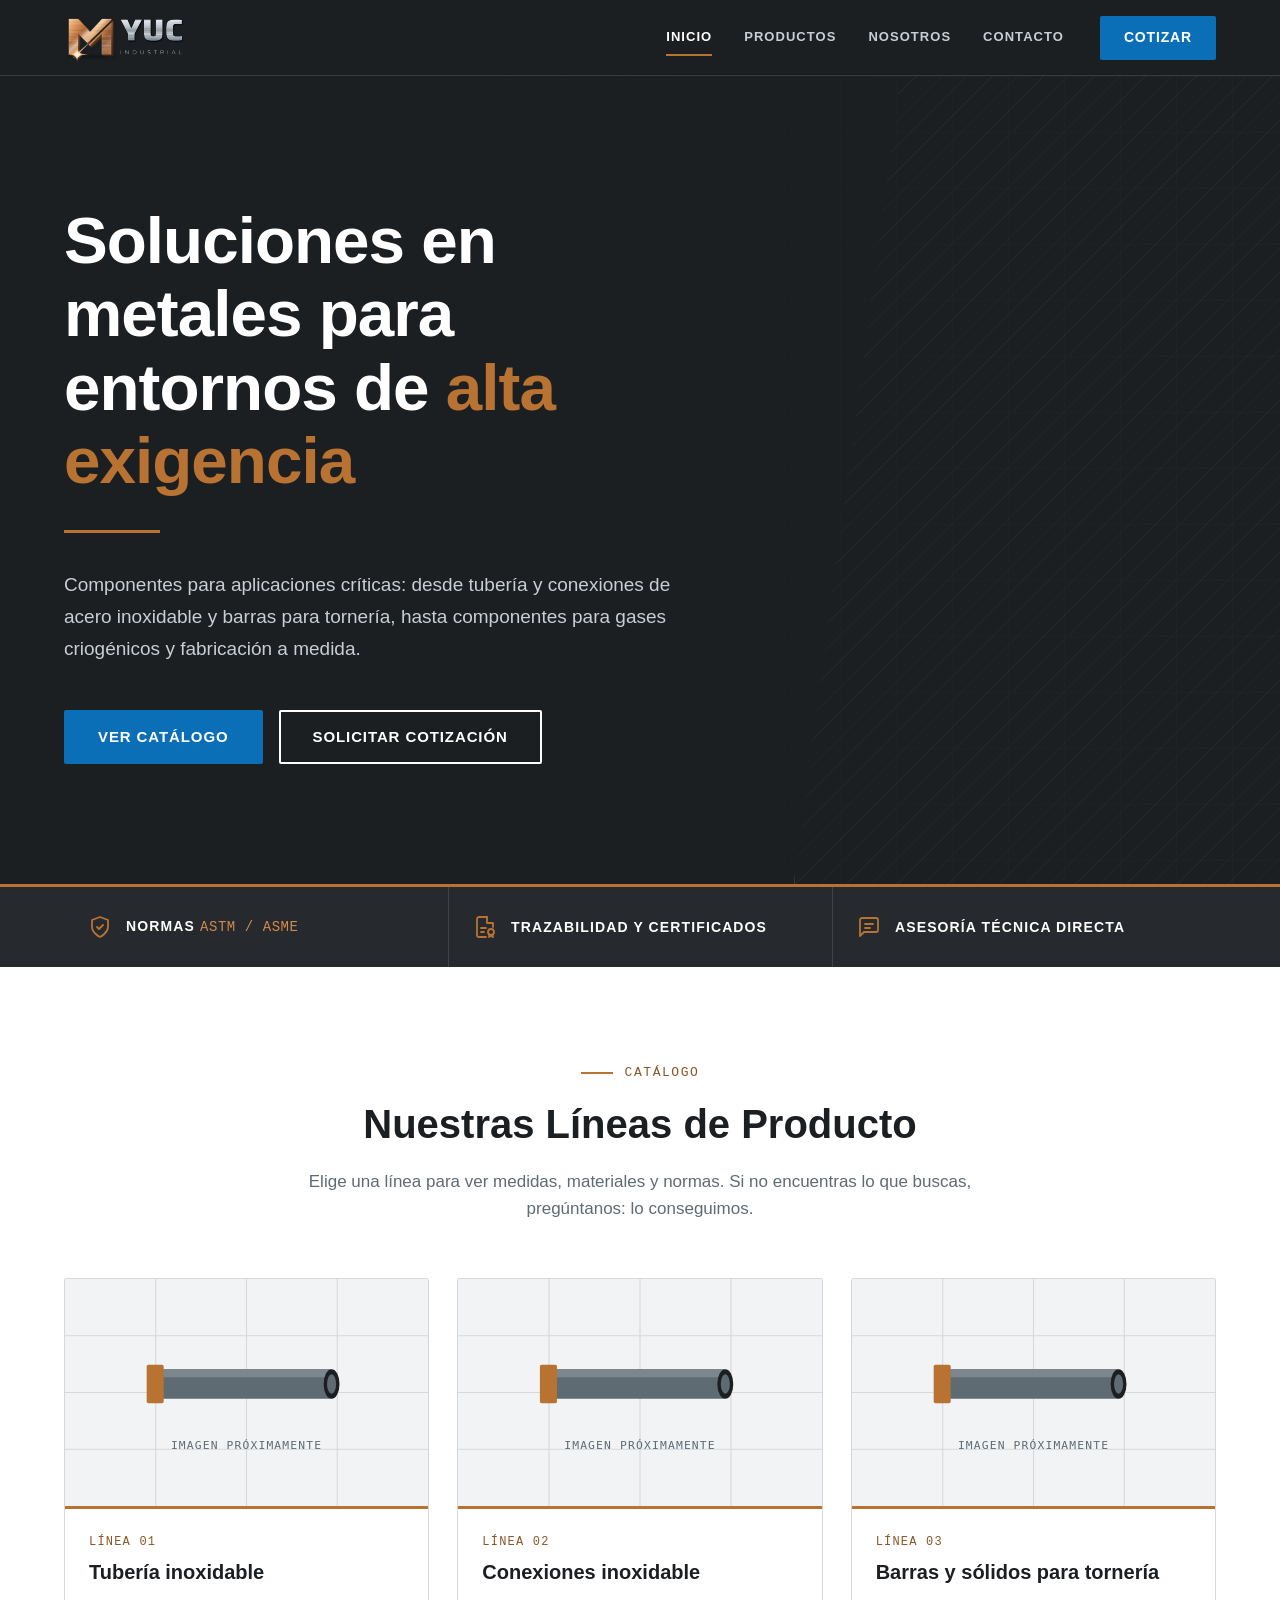
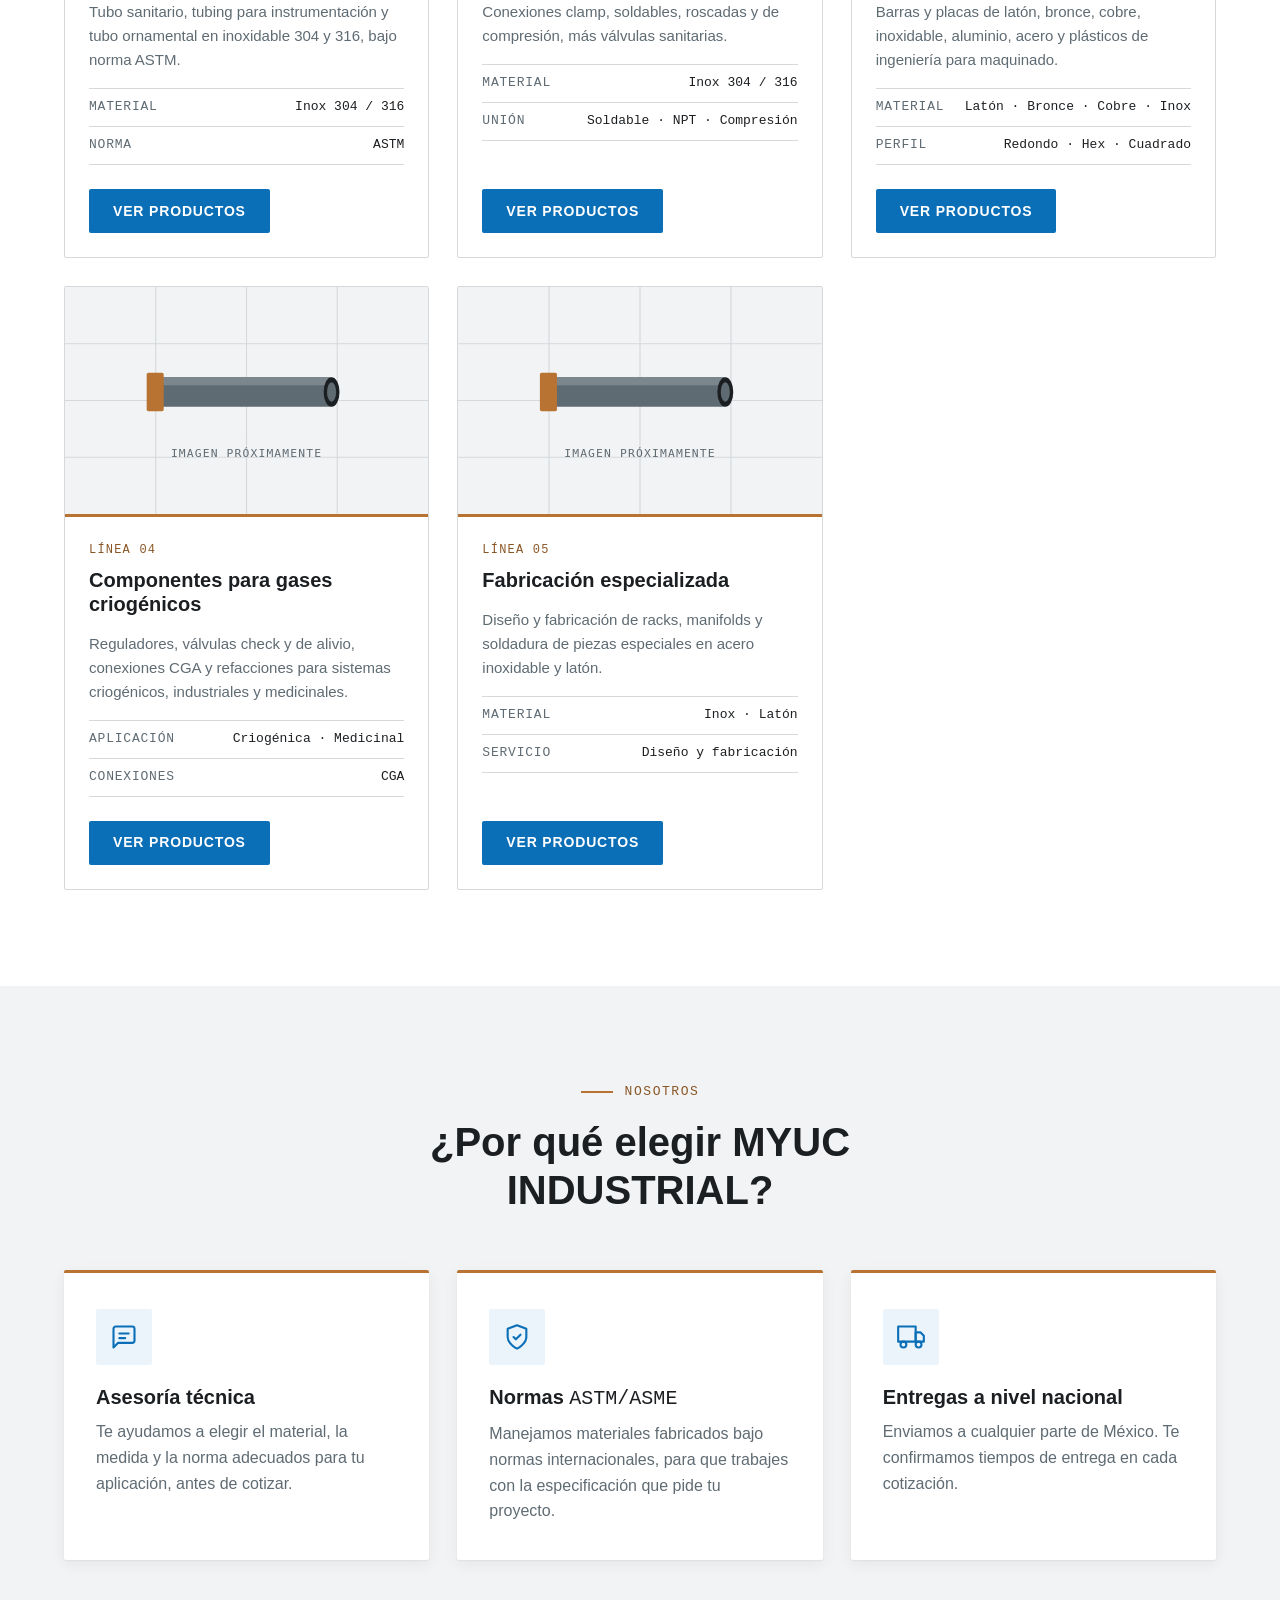
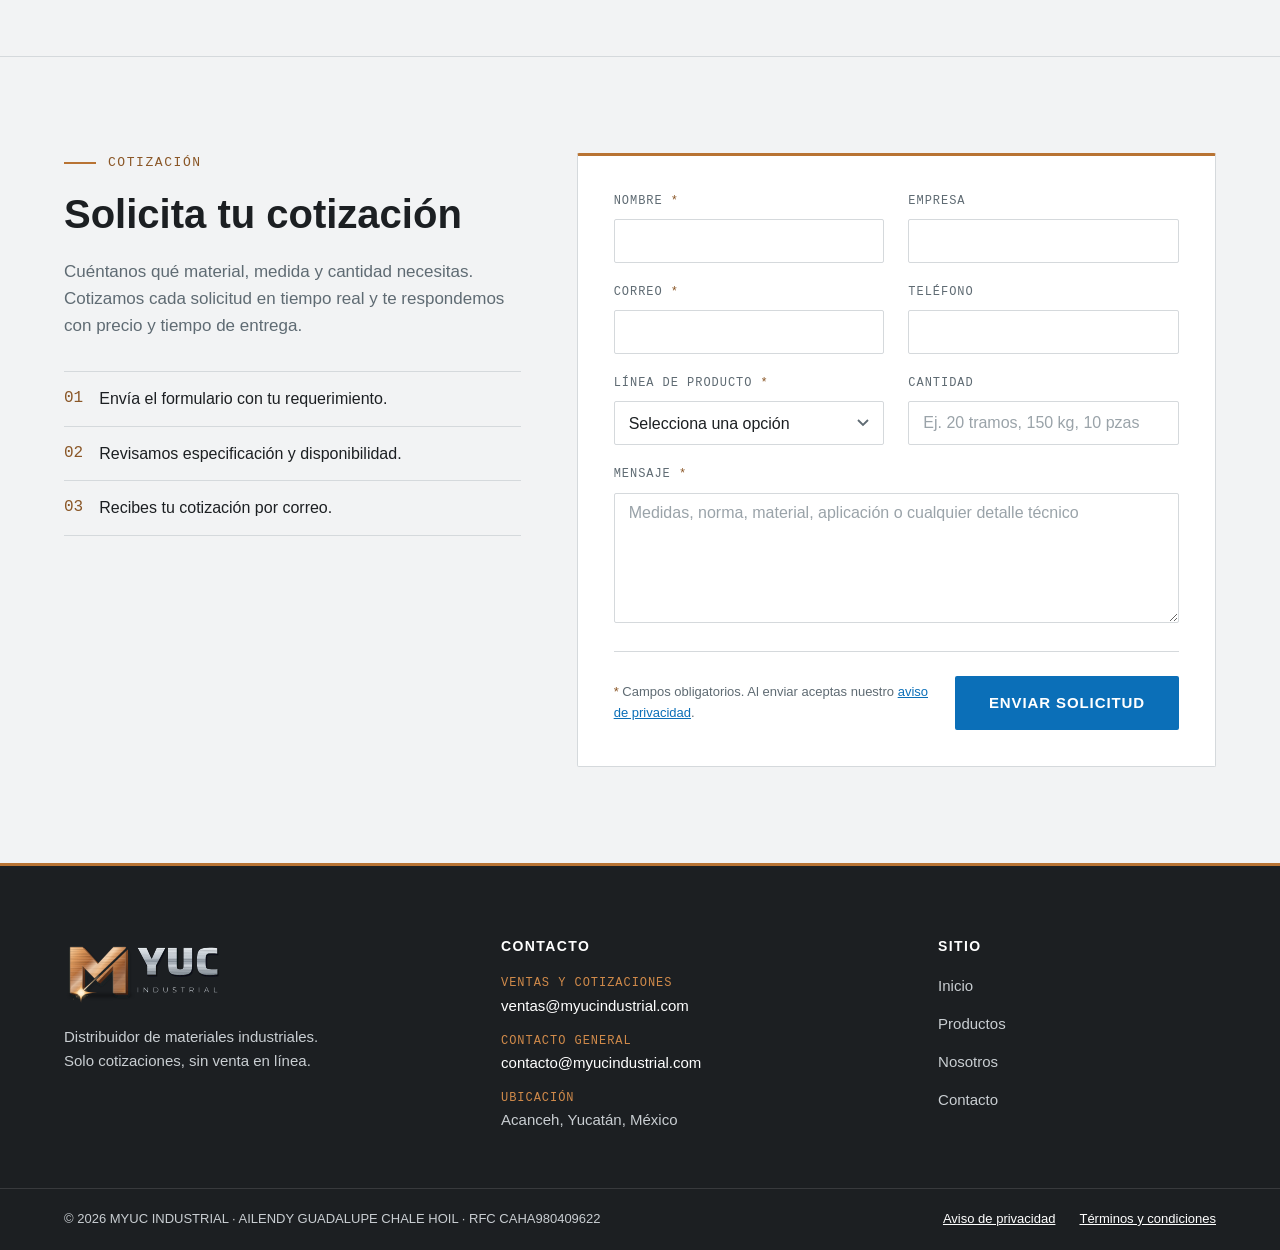
==== commit bd88ddac: "Catálogo ampliado: 34 fichas, filtros nuevos y fotos por producto - Línea 01: tubo ornamental nuevo;" ====
--- a/index.html
+++ b/index.html
@@ -176,7 +176,7 @@
             <div class="product-card-body">
               <span class="product-code">Línea 01</span>
               <h3 class="product-card-title">Tubería inoxidable</h3>
-              <p class="product-card-text">Tubería cédula, sanitaria y para instrumentación, bajo norma ASTM.</p>
+              <p class="product-card-text">Tubo sanitario, tubing para instrumentación y tubo ornamental en inoxidable 304 y 316, bajo norma ASTM.</p>
               <!-- Datos técnicos (IBM Plex Mono) -->
               <dl class="product-specs">
                 <div><dt>Material</dt><dd>Inox 304 / 316</dd></div>
@@ -194,7 +194,7 @@
             <div class="product-card-body">
               <span class="product-code">Línea 02</span>
               <h3 class="product-card-title">Conexiones inoxidable</h3>
-              <p class="product-card-text">Codos, tees, reducciones y conexiones roscadas, soldables y de compresión.</p>
+              <p class="product-card-text">Conexiones clamp, soldables, roscadas y de compresión, más válvulas sanitarias.</p>
               <!-- Datos técnicos (IBM Plex Mono) -->
               <dl class="product-specs">
                 <div><dt>Material</dt><dd>Inox 304 / 316</dd></div>
@@ -212,7 +212,7 @@
             <div class="product-card-body">
               <span class="product-code">Línea 03</span>
               <h3 class="product-card-title">Barras y sólidos para tornería</h3>
-              <p class="product-card-text">Suministro de barras de latón, bronce, cobre y acero inoxidable en perfiles redondos, hexagonales y cuadrados para maquinado.</p>
+              <p class="product-card-text">Barras y placas de latón, bronce, cobre, inoxidable, aluminio, acero y plásticos de ingeniería para maquinado.</p>
               <!-- Datos técnicos (IBM Plex Mono) -->
               <dl class="product-specs">
                 <div><dt>Material</dt><dd>Latón · Bronce · Cobre · Inox</dd></div>
@@ -230,7 +230,7 @@
             <div class="product-card-body">
               <span class="product-code">Línea 04</span>
               <h3 class="product-card-title">Componentes para gases criogénicos</h3>
-              <p class="product-card-text">Suministro de válvulas, reguladores, conexiones CGA, tuercas y refacciones para sistemas de gases criogénicos y medicinales.</p>
+              <p class="product-card-text">Reguladores, válvulas check y de alivio, conexiones CGA y refacciones para sistemas criogénicos, industriales y medicinales.</p>
               <!-- Datos técnicos (IBM Plex Mono) -->
               <dl class="product-specs">
                 <div><dt>Aplicación</dt><dd>Criogénica · Medicinal</dd></div>
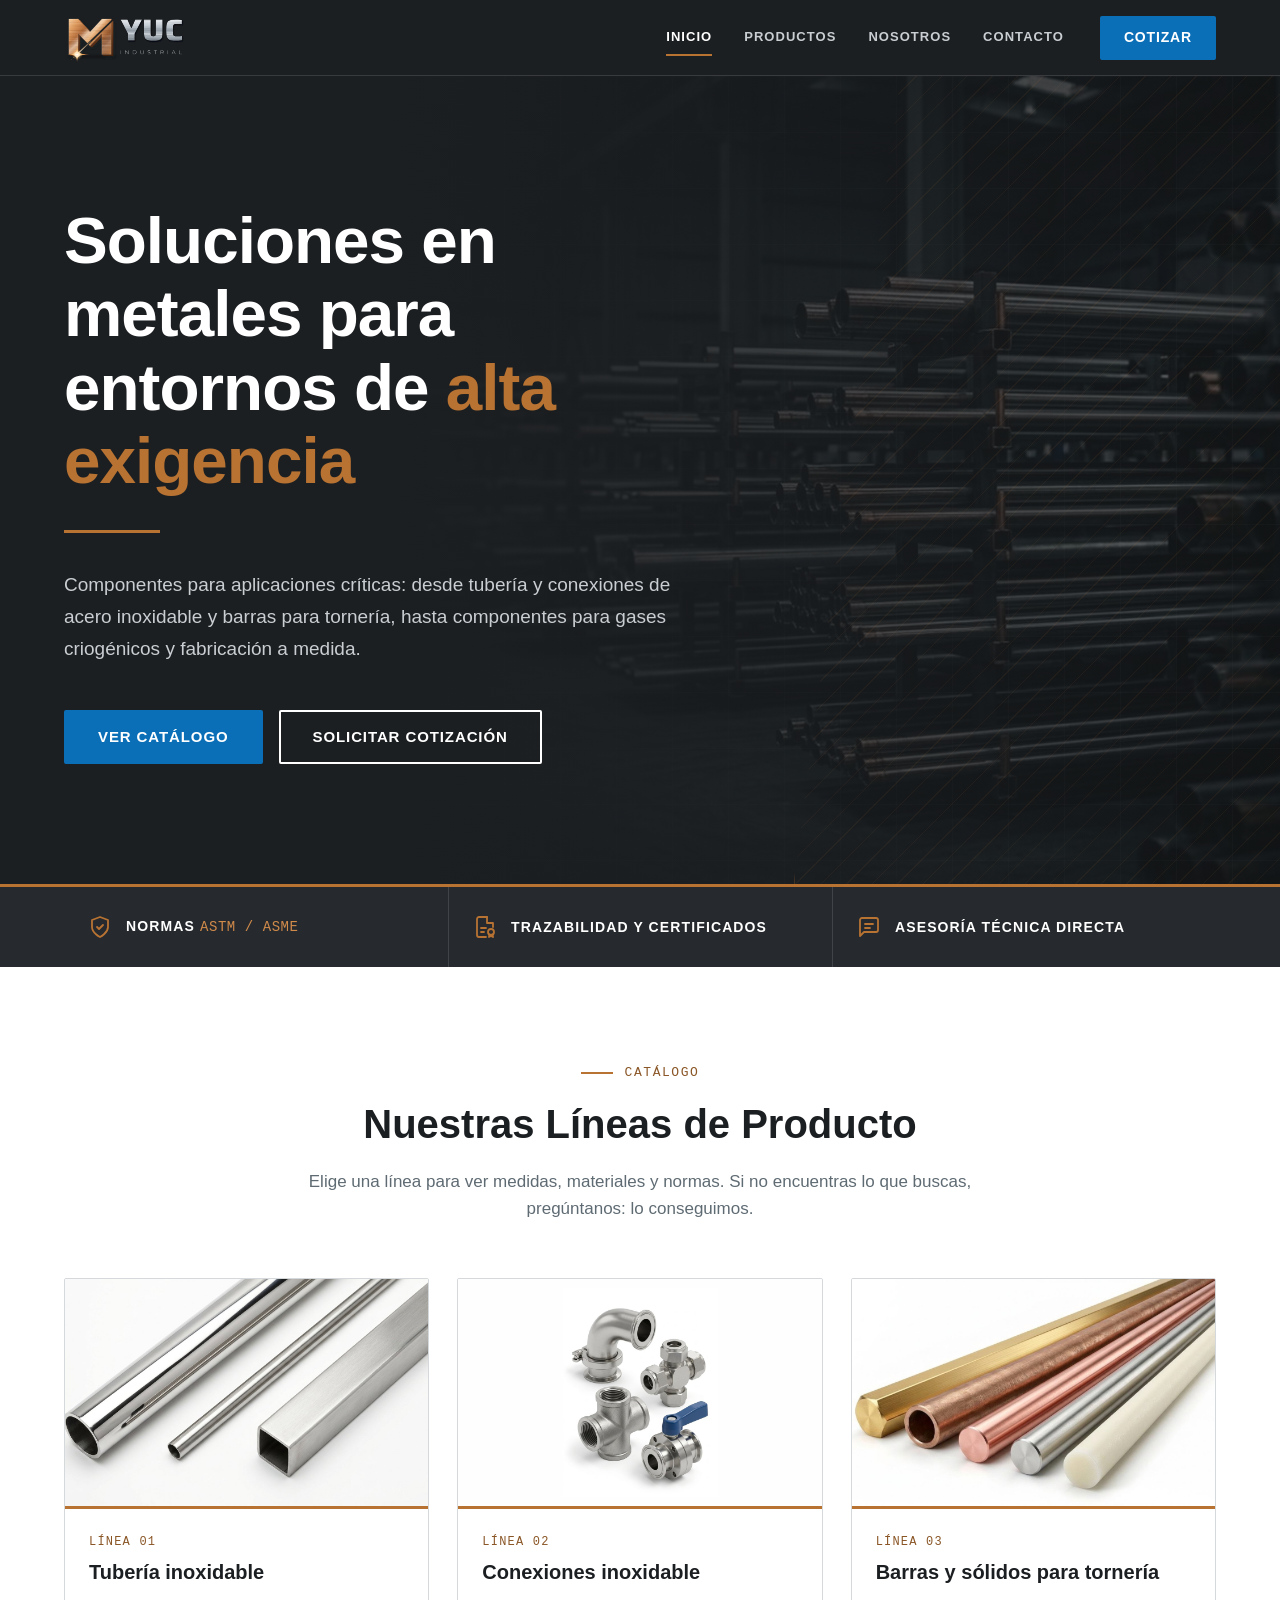
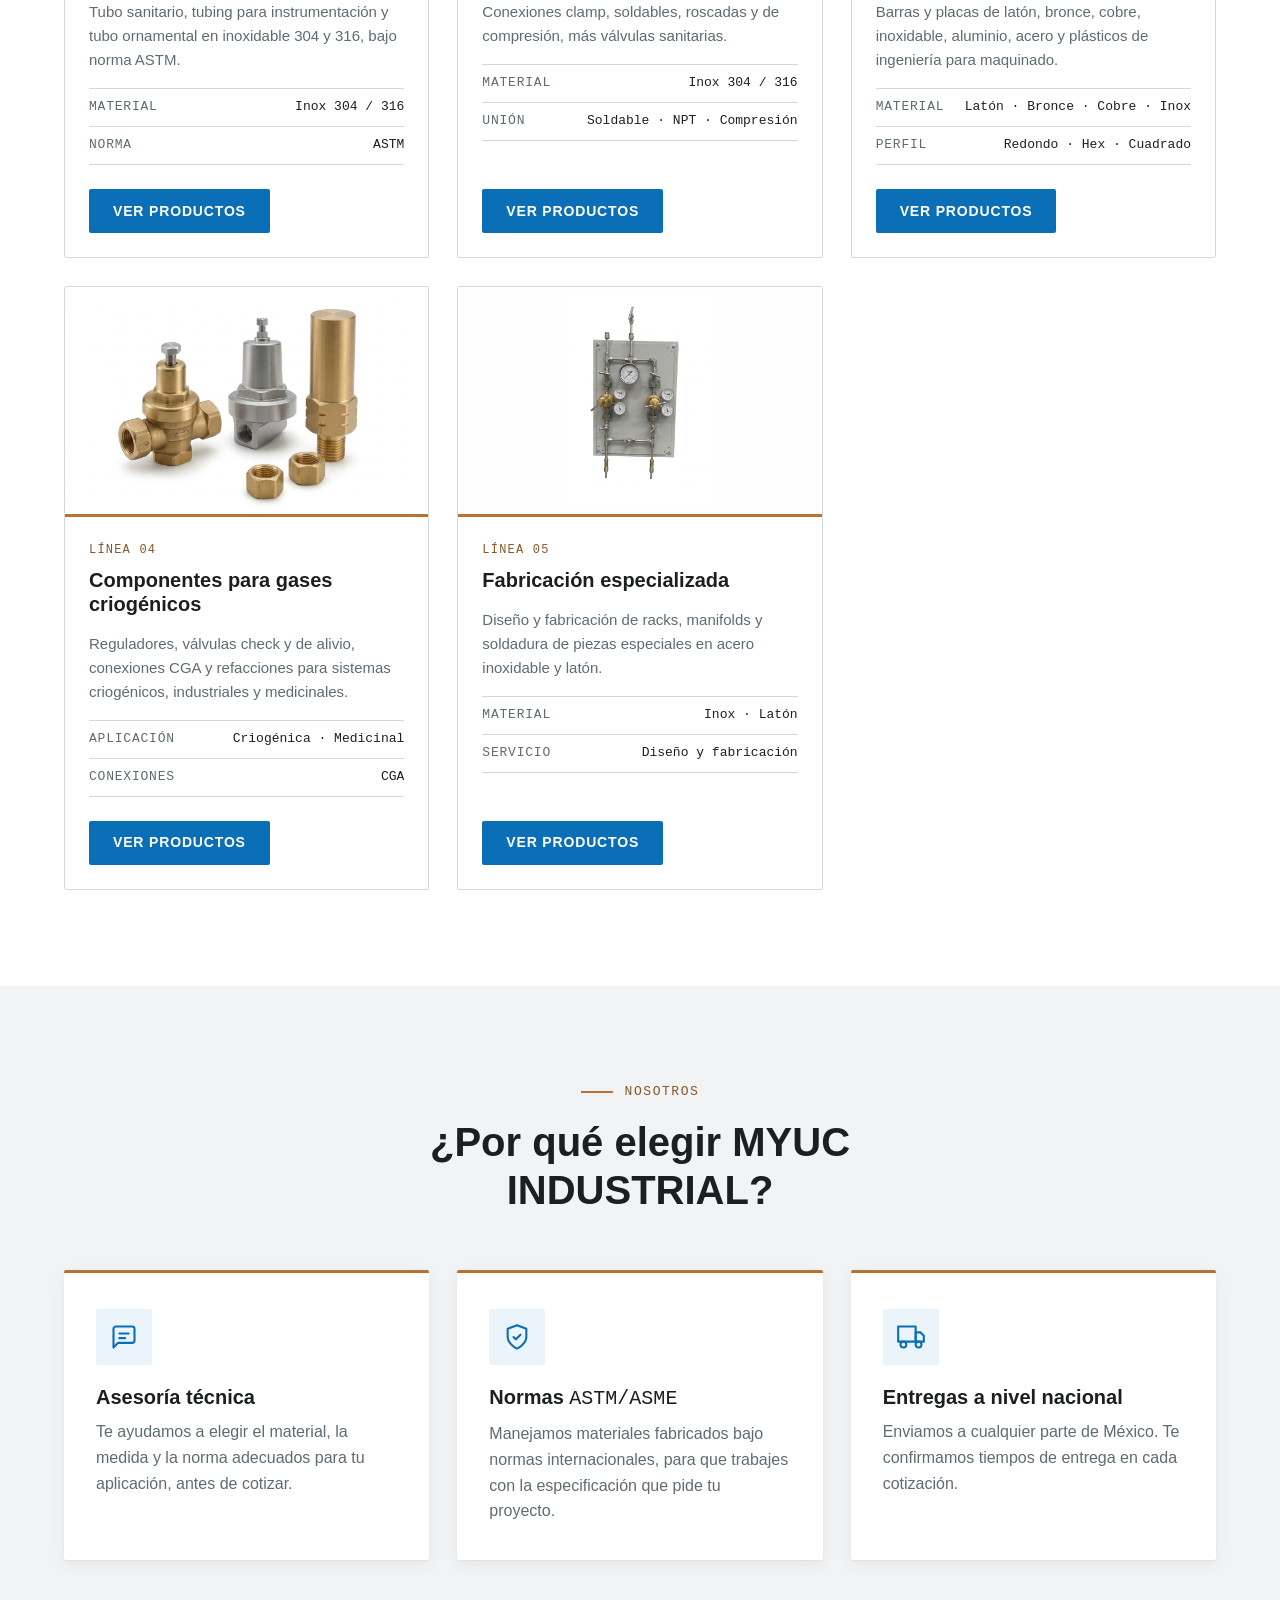
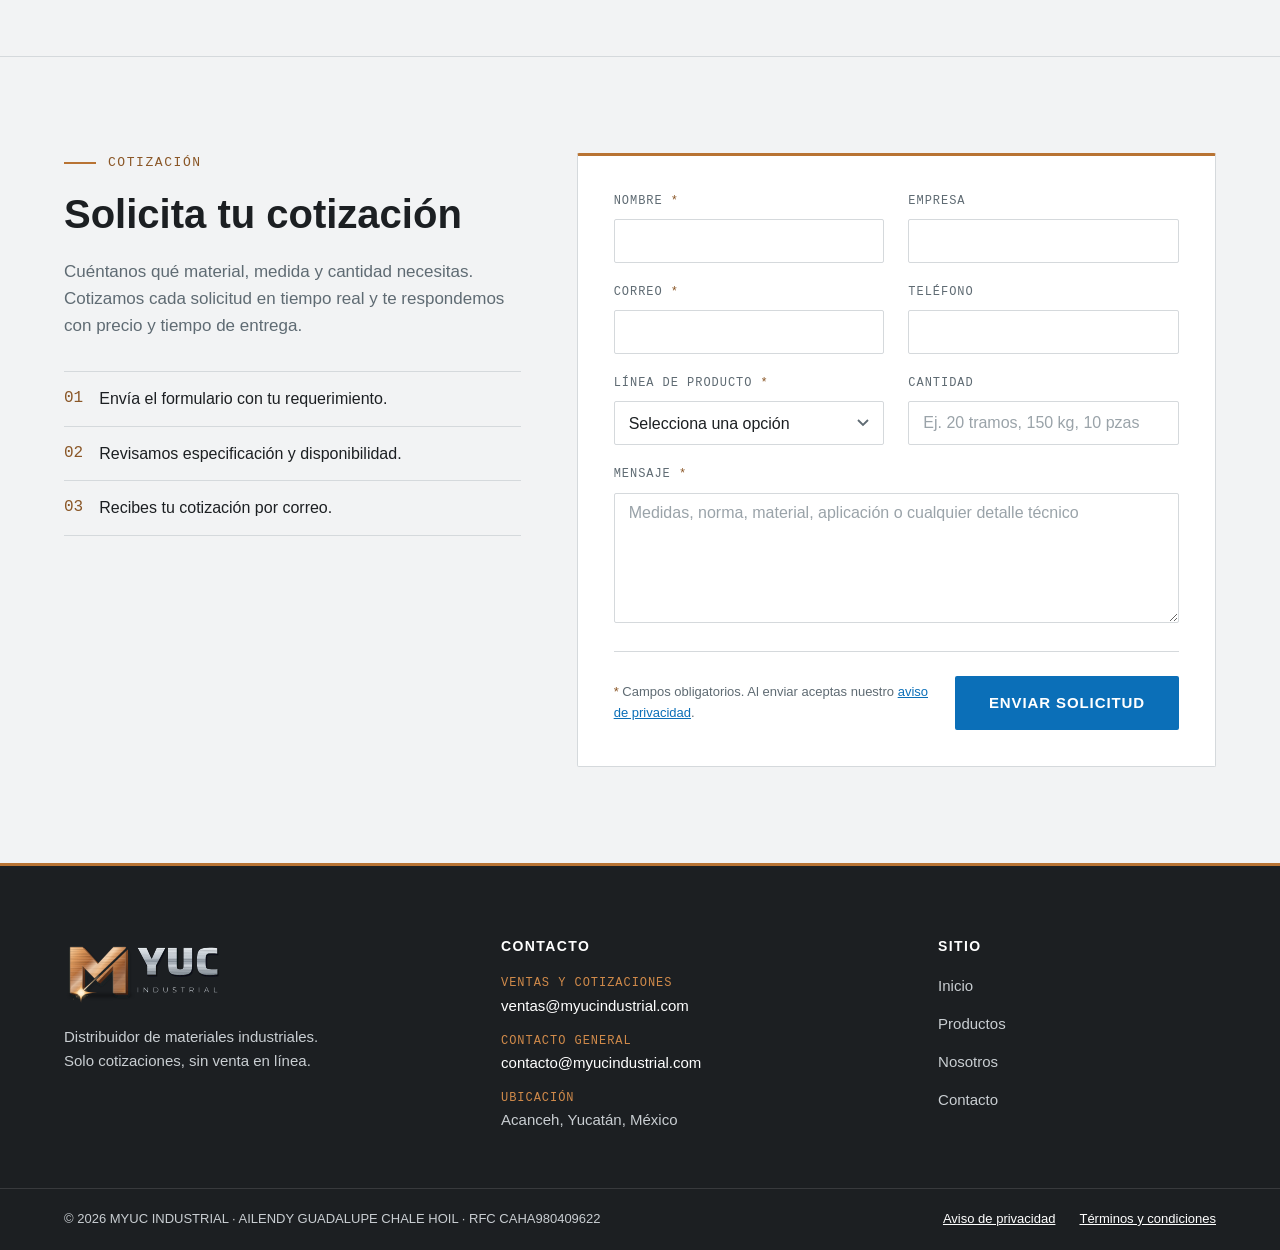
==== commit cfafb3ba: "Fotos reales del catálogo, tarjetas de inicio, hero e imagen para compartir - 30 de 34 fotos de prod" ====
--- a/index.html
+++ b/index.html
@@ -25,7 +25,7 @@
   <meta property="og:url" content="https://myucindustrial.com/">
   <meta property="og:title" content="MYUC INDUSTRIAL | Tubería, Válvulas y Fabricación Especializada">
   <meta property="og:description" content="Tubería de acero inoxidable, latón para tornería, válvulas para gases criogénicos y fabricación de racks y manifolds a medida. Cotiza hoy con MYUC INDUSTRIAL.">
-  <meta property="og:image" content="https://myucindustrial.com/img/og-myuc.png">
+  <meta property="og:image" content="https://myucindustrial.com/img/og-myuc.jpg">
   <meta property="og:image:width" content="1200">
   <meta property="og:image:height" content="630">
   <meta property="og:image:alt" content="MYUC INDUSTRIAL · Suministro industrial en acero inoxidable y gases">
@@ -171,7 +171,7 @@
           <!-- Tarjeta 1 · Tubería inoxidable → tuberia-inoxidable.html -->
           <article class="product-card">
             <div class="product-card-media">
-              <img src="img/placeholder.svg" alt="Tubería inoxidable" width="640" height="400" loading="lazy">
+              <img src="img/lineas/tuberia-inoxidable.jpg" alt="Tubería inoxidable" width="640" height="400" loading="lazy" onerror="this.onerror=null;this.src='img/placeholder.svg'">
             </div>
             <div class="product-card-body">
               <span class="product-code">Línea 01</span>
@@ -189,7 +189,7 @@
           <!-- Tarjeta 2 · Conexiones inoxidable → conexiones-inoxidable.html -->
           <article class="product-card">
             <div class="product-card-media">
-              <img src="img/placeholder.svg" alt="Conexiones inoxidable" width="640" height="400" loading="lazy">
+              <img src="img/lineas/conexiones-inoxidable.jpg" alt="Conexiones inoxidable" width="640" height="400" loading="lazy" onerror="this.onerror=null;this.src='img/placeholder.svg'">
             </div>
             <div class="product-card-body">
               <span class="product-code">Línea 02</span>
@@ -207,7 +207,7 @@
           <!-- Tarjeta 3 · Barras y sólidos para tornería → torneria.html -->
           <article class="product-card">
             <div class="product-card-media">
-              <img src="img/placeholder.svg" alt="Barras y sólidos para tornería" width="640" height="400" loading="lazy">
+              <img src="img/lineas/torneria.jpg" alt="Barras y sólidos para tornería" width="640" height="400" loading="lazy" onerror="this.onerror=null;this.src='img/placeholder.svg'">
             </div>
             <div class="product-card-body">
               <span class="product-code">Línea 03</span>
@@ -225,7 +225,7 @@
           <!-- Tarjeta 4 · Componentes para gases criogénicos → gases-criogenicos.html -->
           <article class="product-card">
             <div class="product-card-media">
-              <img src="img/placeholder.svg" alt="Componentes para gases criogénicos" width="640" height="400" loading="lazy">
+              <img src="img/lineas/gases-criogenicos.jpg" alt="Componentes para gases criogénicos" width="640" height="400" loading="lazy" onerror="this.onerror=null;this.src='img/placeholder.svg'">
             </div>
             <div class="product-card-body">
               <span class="product-code">Línea 04</span>
@@ -243,7 +243,7 @@
           <!-- Tarjeta 5 · Fabricación especializada → fabricacion.html -->
           <article class="product-card">
             <div class="product-card-media">
-              <img src="img/placeholder.svg" alt="Fabricación especializada" width="640" height="400" loading="lazy">
+              <img src="img/lineas/fabricacion.jpg" alt="Fabricación especializada" width="640" height="400" loading="lazy" onerror="this.onerror=null;this.src='img/placeholder.svg'">
             </div>
             <div class="product-card-body">
               <span class="product-code">Línea 05</span>
--- a/css/styles.css
+++ b/css/styles.css
@@ -392,8 +392,10 @@
   background-image:
     linear-gradient(90deg, rgba(28, 31, 34, 1) 30%, rgba(28, 31, 34, .6) 100%),
     linear-gradient(rgba(255, 255, 255, .04) 1px, transparent 1px),
-    linear-gradient(90deg, rgba(255, 255, 255, .04) 1px, transparent 1px);
-  background-size: auto, 56px 56px, 56px 56px;
+    linear-gradient(90deg, rgba(255, 255, 255, .04) 1px, transparent 1px),
+    url("../img/hero.jpg");
+  background-size: auto, 56px 56px, 56px 56px, cover;
+  background-position: 0 0, 0 0, 0 0, center;
 }
 
 /* Detalle técnico: bloque diagonal de líneas a la derecha (solo escritorio) */
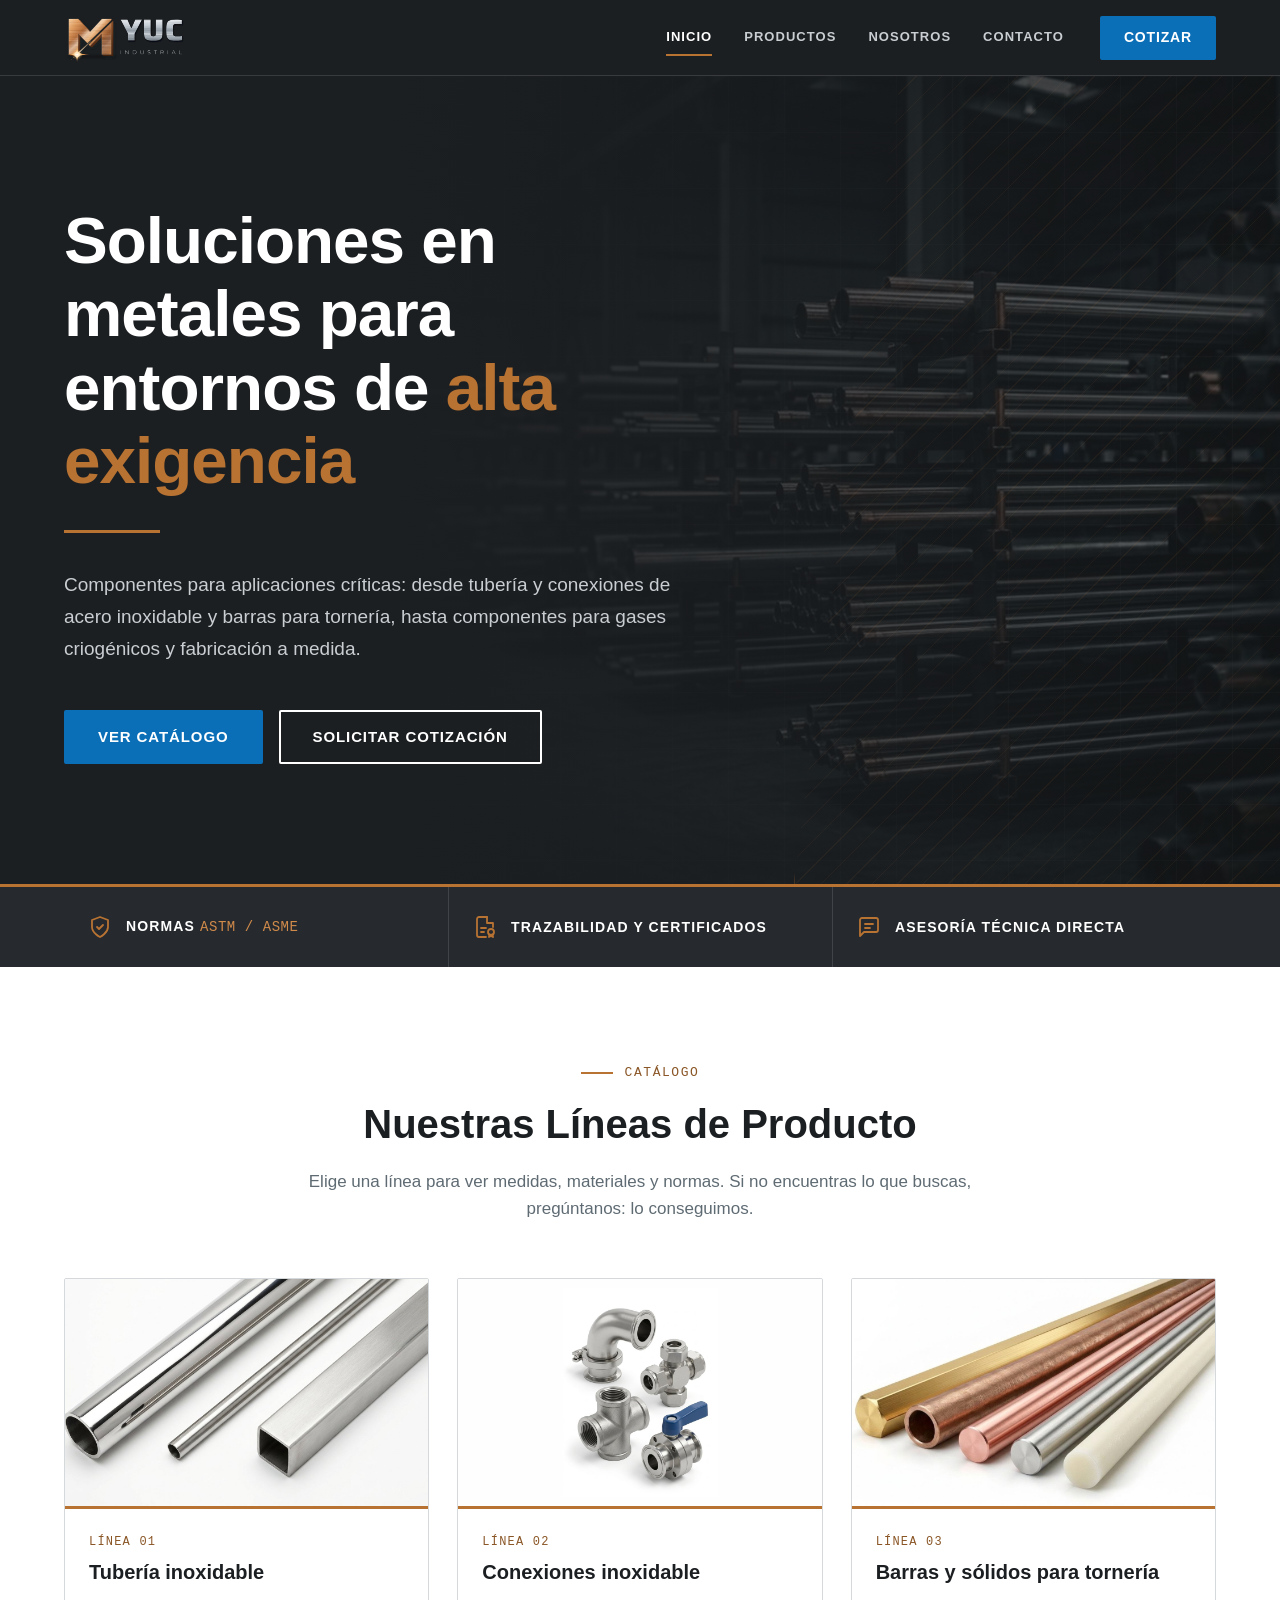
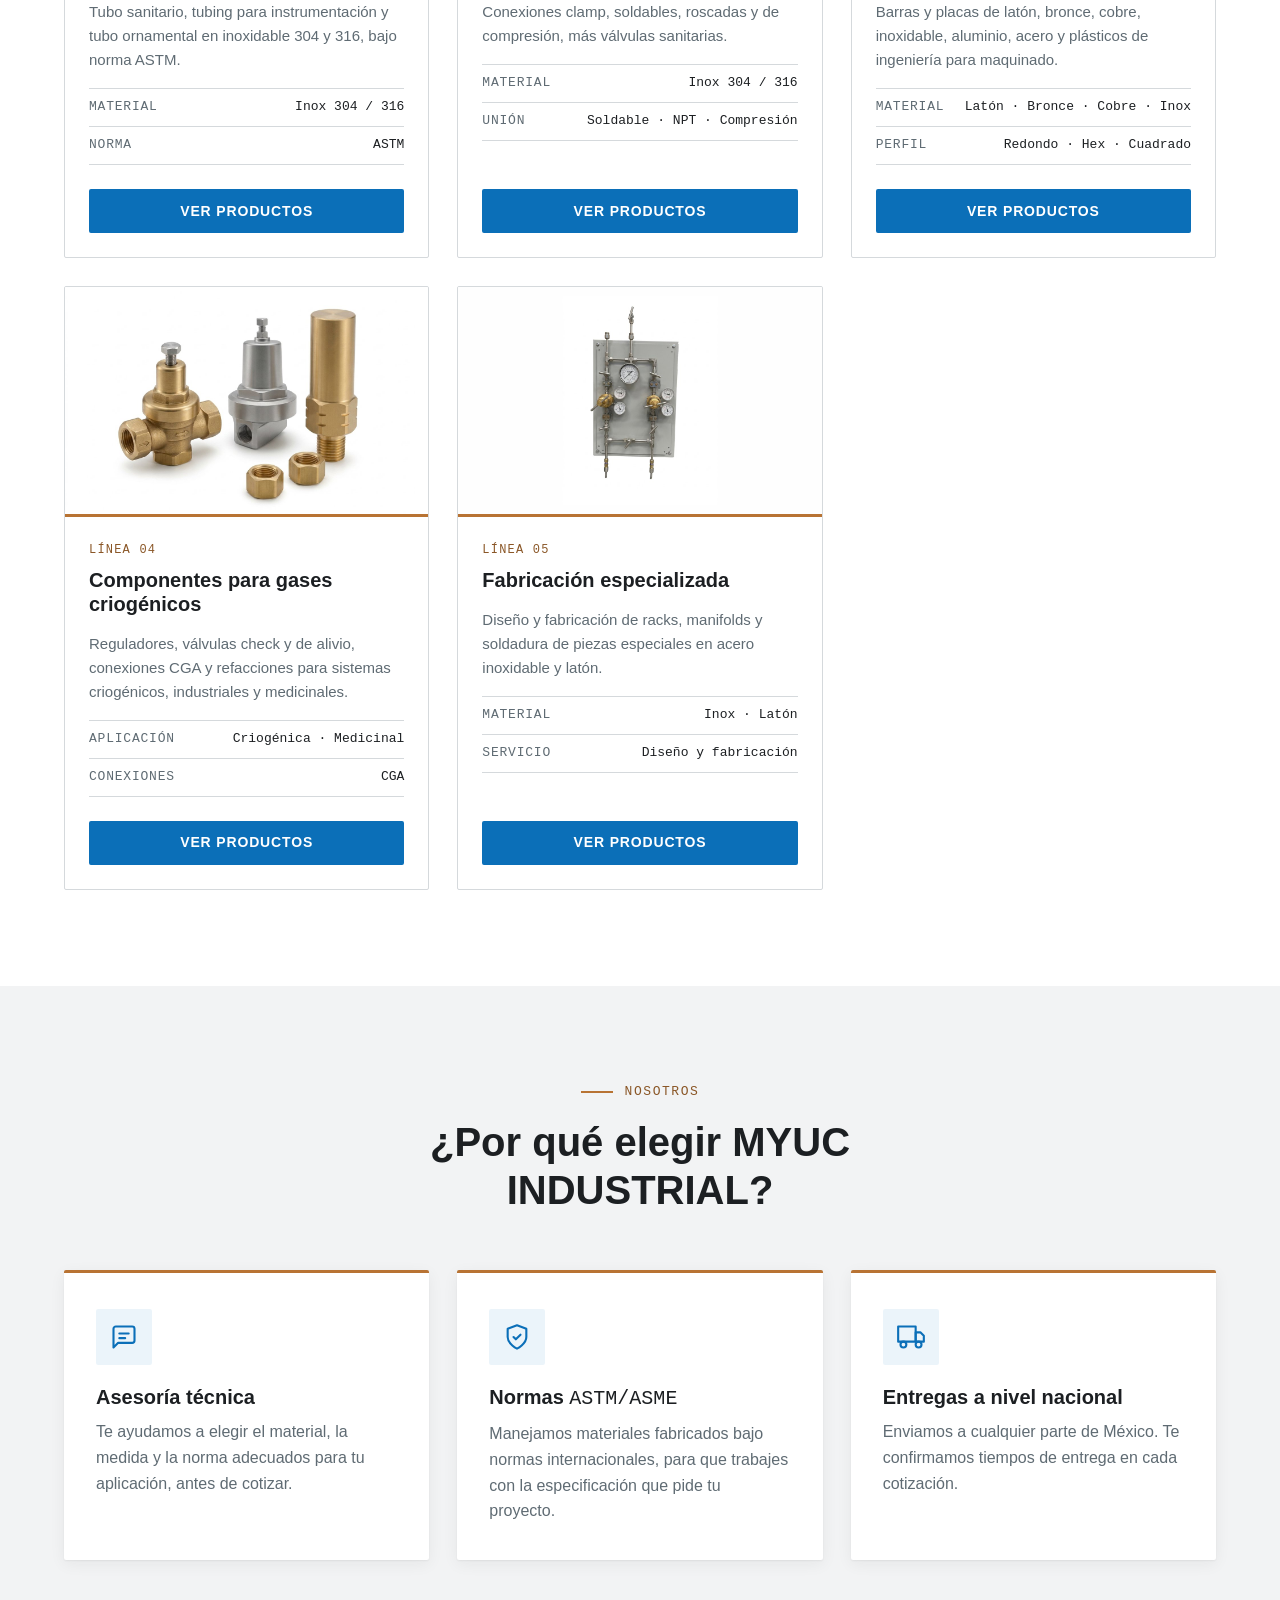
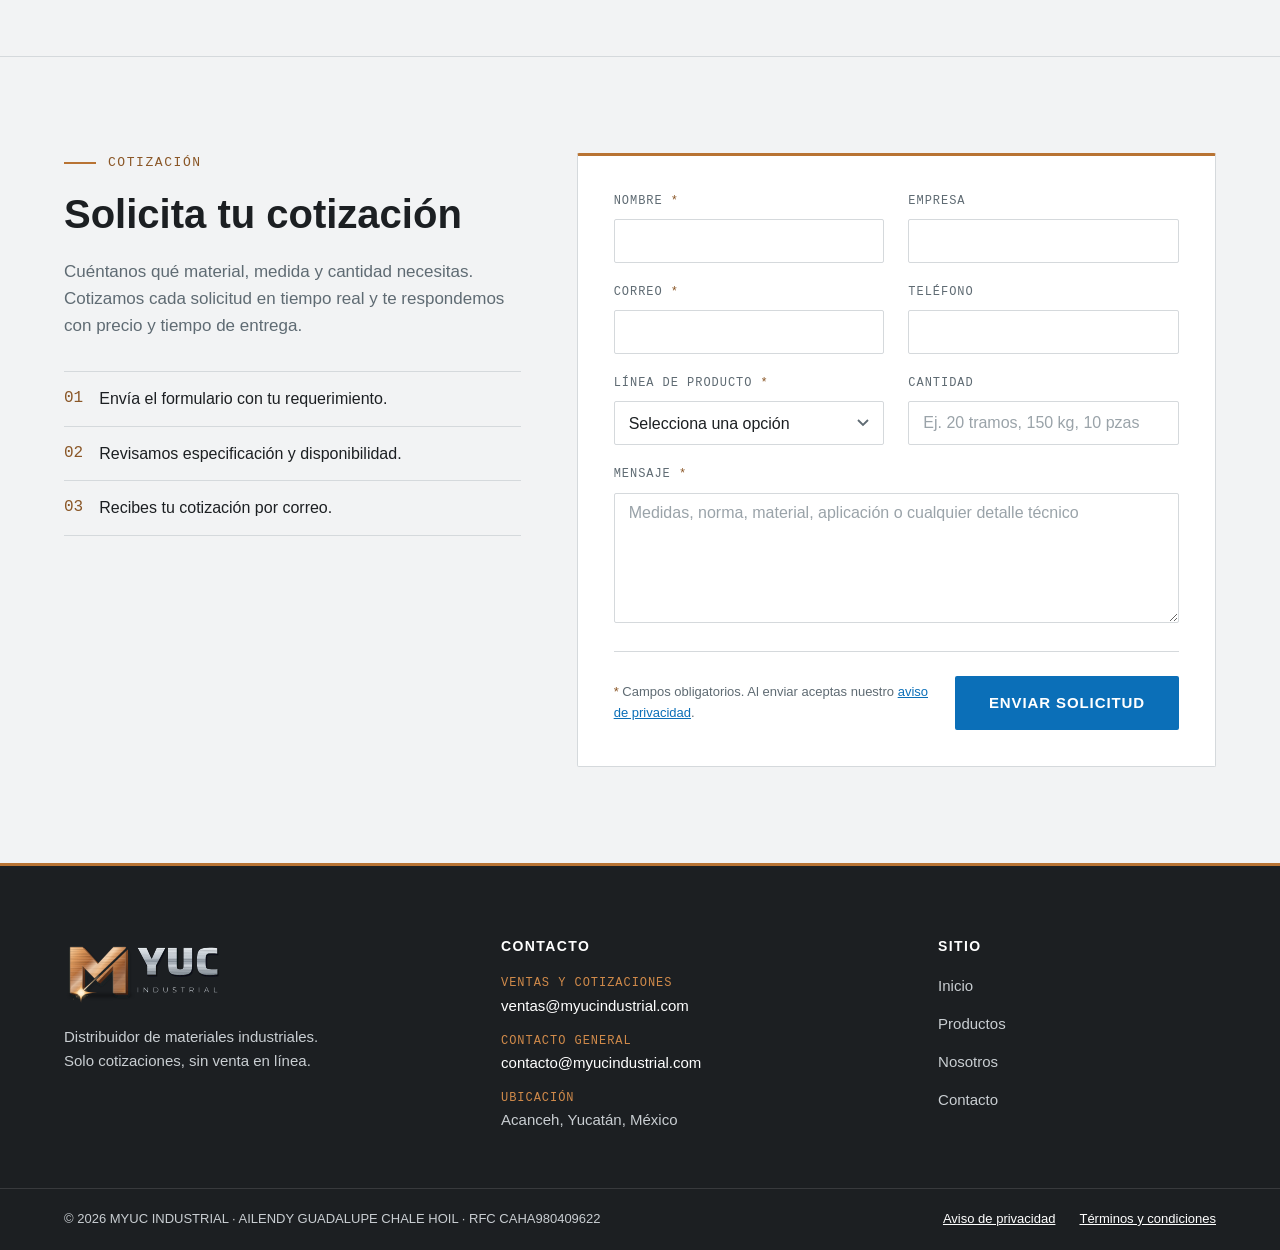
==== commit 4abd9081: "Tarjetas: botón de cotización centrado y a todo el ancho; etiquetas de specs sin partir Co-Authored-" ====
--- a/index.html
+++ b/index.html
@@ -40,7 +40,7 @@
   <link href="https://fonts.googleapis.com/css2?family=IBM+Plex+Mono:wght@400;500&family=Inter:wght@400;500;600&family=Montserrat:wght@600;700&display=swap" rel="stylesheet">
 
   <!-- Estilos globales -->
-  <link rel="stylesheet" href="css/styles.css">
+  <link rel="stylesheet" href="css/styles.css?v=20261026b">
 </head>
 <body>
 
@@ -465,6 +465,6 @@
   </footer>
 
   <!-- JavaScript del sitio (al final para no frenar la carga) -->
-  <script src="js/main.js"></script>
+  <script src="js/main.js?v=20261026b"></script>
 </body>
 </html>
--- a/css/styles.css
+++ b/css/styles.css
@@ -621,6 +621,7 @@
 }
 
 .product-specs dt {
+  flex-shrink: 0;        /* la etiqueta no se parte; el valor es el que se acomoda */
   color: var(--gris-acero);
   text-transform: uppercase;
   letter-spacing: .06em;
@@ -635,7 +636,10 @@
 /* El botón se queda pegado abajo aunque el contenido mida distinto */
 .product-card-btn {
   margin-top: auto;
-  align-self: flex-start;
+  align-self: stretch;   /* ocupa el ancho de la tarjeta: botones parejos entre tarjetas */
+  text-align: center;    /* si el texto se parte en dos líneas, queda centrado */
+  padding-left: 12px;
+  padding-right: 12px;
 }
 
 
